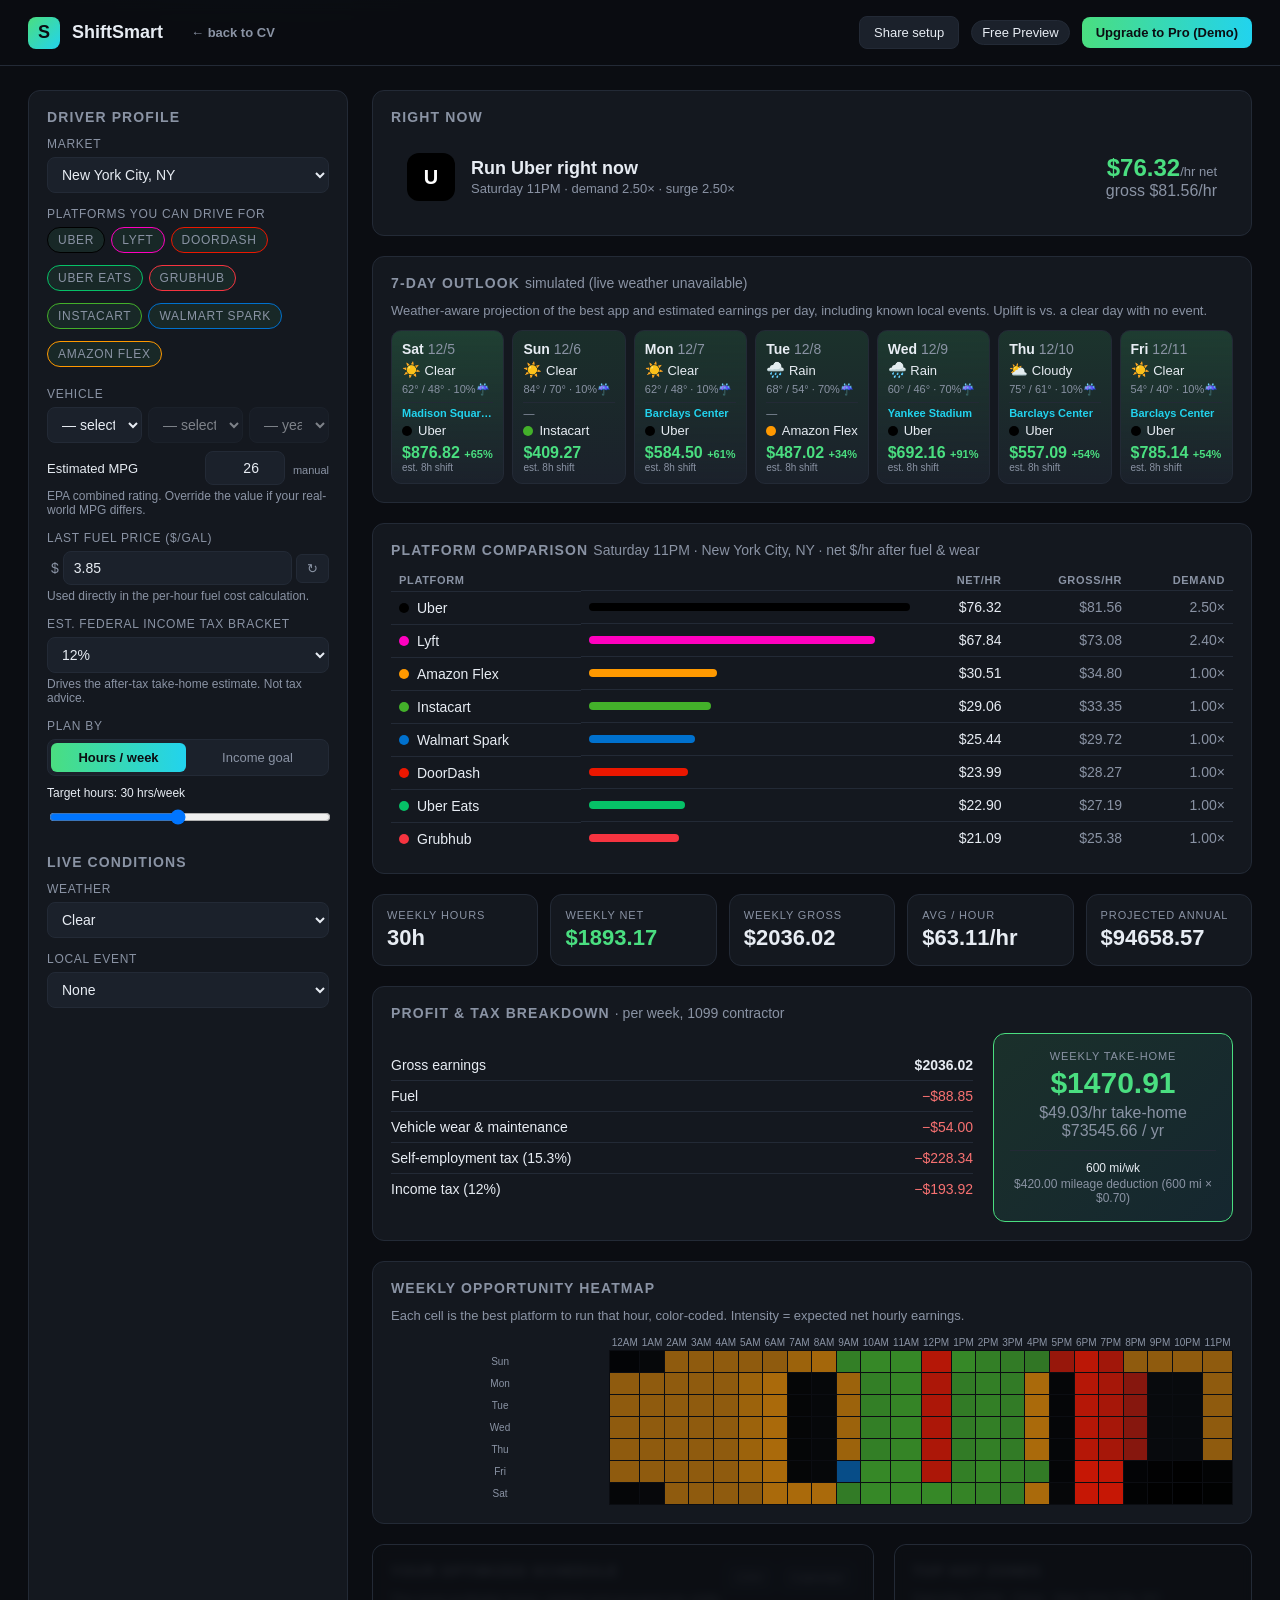
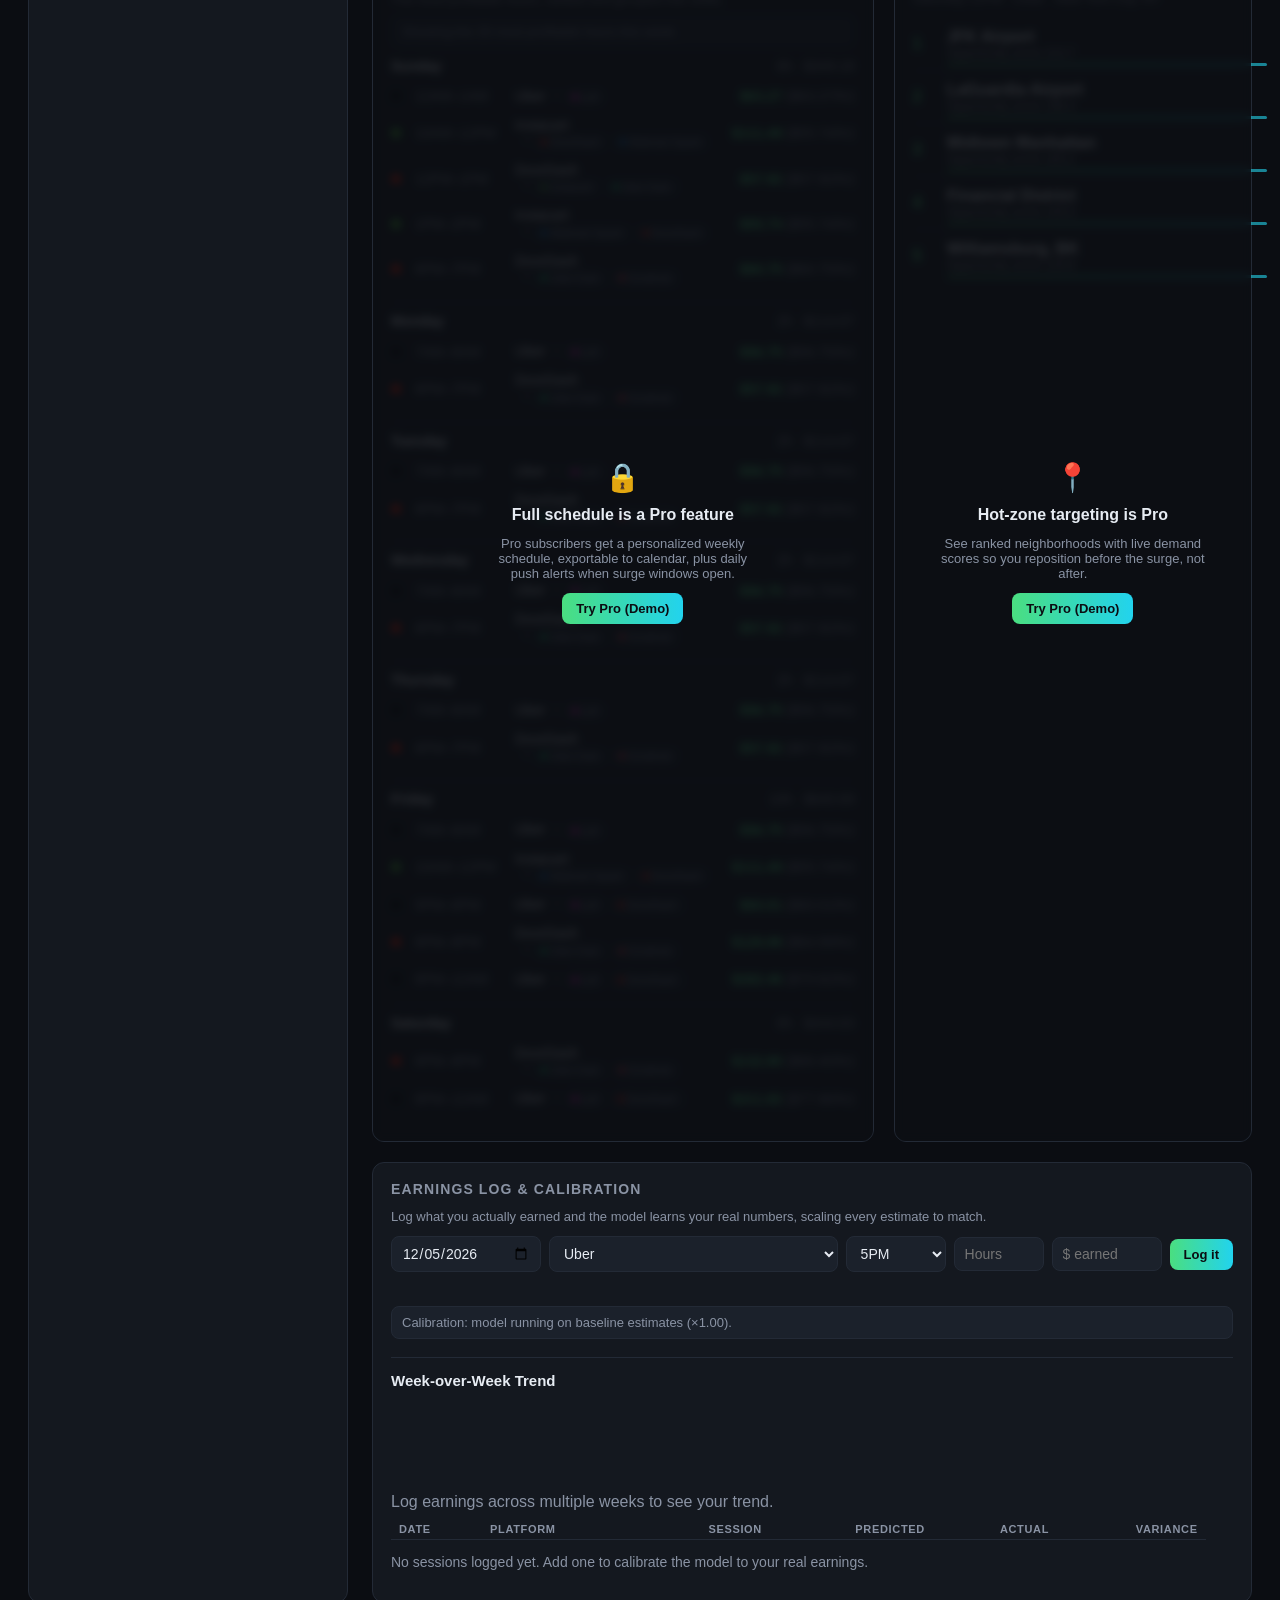
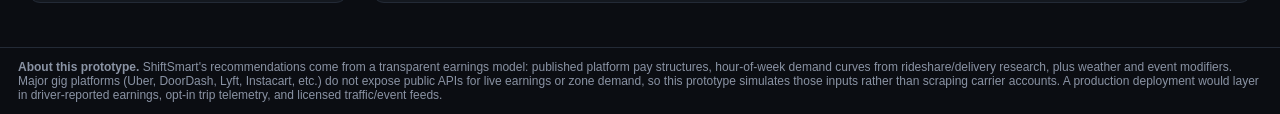
==== gig-optimizer/index.html @ 190b0685 "Add 7-day weather outlook, local events, and week-over-week trend - 7-Day Outlook: pulls a live 7-da" ====
<!DOCTYPE html>
<html lang="en">
<head>
  <meta charset="UTF-8">
  <meta name="viewport" content="width=device-width, initial-scale=1.0">
  <title>ShiftSmart — Gig Economy Income Optimizer</title>
  <link rel="stylesheet" href="styles.css">
</head>
<body>
  <header class="topbar">
    <div class="brand">
      <div class="logo">S</div>
      ShiftSmart
      <a href="../index.html" class="back-link" style="margin-left:16px">&larr; back to CV</a>
    </div>
    <div class="tier">
      <button id="share-link" class="btn" title="Copy a link that restores this exact setup">Share setup</button>
      <span id="tier-label">Free Preview</span>
      <button id="tier-toggle" class="btn primary">Upgrade to Pro (Demo)</button>
    </div>
  </header>

  <div class="layout">
    <aside class="panel">
      <h2>Driver Profile</h2>

      <div class="control">
        <label for="market">Market</label>
        <select id="market"></select>
      </div>

      <div class="control">
        <label>Platforms you can drive for</label>
        <div id="platforms"></div>
      </div>

      <div class="control">
        <label>Vehicle</label>
        <div class="vehicle-grid">
          <select id="v-make" aria-label="Make"></select>
          <select id="v-model" aria-label="Model" disabled></select>
          <select id="v-year" aria-label="Year" disabled></select>
        </div>
        <div class="mpg-row">
          <span class="mpg-label">Estimated MPG</span>
          <input id="v-mpg" type="number" min="5" max="150" step="1" value="26">
          <span id="v-mpg-source" class="hint">manual</span>
        </div>
        <div class="hint">EPA combined rating. Override the value if your real-world MPG differs.</div>
      </div>

      <div class="control">
        <label for="v-fuel">Last fuel price ($/gal)</label>
        <div class="fuel-row">
          <span class="fuel-prefix">$</span>
          <input id="v-fuel" type="number" min="0.50" max="15" step="0.01" value="3.50">
          <button id="v-fuel-reset" class="btn-sm" type="button" title="Use market average">↻</button>
        </div>
        <div class="hint">Used directly in the per-hour fuel cost calculation.</div>
      </div>

      <div class="control">
        <label for="tax-rate">Est. federal income tax bracket</label>
        <select id="tax-rate">
          <option value="0">0% — below filing threshold</option>
          <option value="0.10">10%</option>
          <option value="0.12" selected>12%</option>
          <option value="0.22">22%</option>
          <option value="0.24">24%</option>
        </select>
        <div class="hint">Drives the after-tax take-home estimate. Not tax advice.</div>
      </div>

      <div class="control">
        <label>Plan by</label>
        <div class="seg" id="plan-mode">
          <button type="button" class="seg-btn active" data-mode="hours">Hours / week</button>
          <button type="button" class="seg-btn" data-mode="goal">Income goal</button>
        </div>
        <div id="plan-hours" style="margin-top:10px">
          <label for="hours" style="text-transform:none;letter-spacing:0;color:var(--text)">Target hours: <span id="hours-val"></span></label>
          <input id="hours" type="range" min="5" max="60" value="30" step="1">
        </div>
        <div id="plan-goal" style="margin-top:10px;display:none">
          <label for="income-goal" style="text-transform:none;letter-spacing:0;color:var(--text)">Weekly take-home target</label>
          <div class="fuel-row">
            <span class="fuel-prefix">$</span>
            <input id="income-goal" type="number" min="50" max="10000" step="50" value="1000">
          </div>
          <div class="hint">Fewest hours needed to hit this after-tax income.</div>
        </div>
      </div>

      <h2 style="margin-top:24px">Live Conditions</h2>

      <div class="control">
        <label for="weather">Weather</label>
        <select id="weather">
          <option value="clear">Clear</option>
          <option value="cloudy">Cloudy</option>
          <option value="rain">Rain</option>
          <option value="storm">Storm</option>
          <option value="snow">Snow</option>
          <option value="hot">Heatwave</option>
        </select>
      </div>

      <div class="control">
        <label for="event">Local event</label>
        <select id="event">
          <option value="none">None</option>
          <option value="concert">Concert</option>
          <option value="sports">Sports game</option>
          <option value="convention">Convention</option>
          <option value="holiday">Holiday</option>
        </select>
      </div>
    </aside>

    <main class="main">
      <section class="panel" id="now-panel">
        <h2>Right Now</h2>
        <div id="now-card"></div>
      </section>

      <section class="panel">
        <h2>7-Day Outlook <span class="muted" id="forecast-source" style="text-transform:none;letter-spacing:0;font-weight:400">loading…</span></h2>
        <p class="muted" style="font-size:13px;margin:0 0 12px">
          Weather-aware projection of the best app and estimated earnings per day, including known local events. Uplift is vs. a clear day with no event.
        </p>
        <div id="outlook-strip" class="outlook-strip"></div>
      </section>

      <section class="panel">
        <h2>Platform Comparison <span class="muted" id="compare-context" style="text-transform:none;letter-spacing:0;font-weight:400"></span></h2>
        <table class="compare-table">
          <thead>
            <tr><th>Platform</th><th></th><th class="num">Net/hr</th><th class="num">Gross/hr</th><th class="num">Demand</th></tr>
          </thead>
          <tbody id="compare-rows"></tbody>
        </table>
      </section>

      <section class="kpis">
        <div class="kpi"><div class="label">Weekly Hours</div><div class="val" id="summary-hours">0h</div></div>
        <div class="kpi hi"><div class="label">Weekly Net</div><div class="val" id="summary-net">$0</div></div>
        <div class="kpi"><div class="label">Weekly Gross</div><div class="val" id="summary-gross">$0</div></div>
        <div class="kpi"><div class="label">Avg / hour</div><div class="val" id="summary-avg">$0/hr</div></div>
        <div class="kpi"><div class="label">Projected Annual</div><div class="val" id="summary-annual">$0</div></div>
      </section>

      <section class="panel">
        <h2>Profit &amp; Tax Breakdown <span class="muted" style="text-transform:none;letter-spacing:0;font-weight:400">· per week, 1099 contractor</span></h2>
        <div class="breakdown">
          <table class="breakdown-table">
            <tbody id="breakdown-rows"></tbody>
          </table>
          <div class="takehome">
            <div class="th-label">Weekly take-home</div>
            <div class="th-val" id="breakdown-takehome">$0</div>
            <div class="muted" id="breakdown-effhourly">$0/hr take-home</div>
            <div class="muted" id="breakdown-takehome-annual">$0 / yr</div>
            <div class="th-meta">
              <span id="breakdown-miles">0 mi/wk</span>
              <span class="muted" id="breakdown-deduction">$0 mileage deduction</span>
            </div>
          </div>
        </div>
      </section>

      <section class="panel">
        <h2>Weekly Opportunity Heatmap</h2>
        <p class="muted" style="font-size:13px;margin:0 0 12px">
          Each cell is the best platform to run that hour, color-coded. Intensity = expected net hourly earnings.
        </p>
        <div style="overflow-x:auto">
          <table id="heatmap"></table>
        </div>
      </section>

      <section class="grid-2">
        <div class="panel locked-container">
          <div class="panel-head">
            <h2>Your Optimized Schedule</h2>
            <div class="export-btns">
              <button id="export-csv" class="btn-sm" type="button" title="Download as CSV">CSV</button>
              <button id="export-ics" class="btn-sm" type="button" title="Add to calendar">Calendar</button>
            </div>
          </div>
          <p class="muted" style="font-size:13px;margin:0 0 8px">
            The most profitable hours, ranked and grouped into shifts.
          </p>
          <div id="plan-status" class="plan-status"></div>
          <div id="schedule"></div>
          <div class="pro-lock">
            <div class="lock-icon">🔒</div>
            <h4>Full schedule is a Pro feature</h4>
            <p>Pro subscribers get a personalized weekly schedule, exportable to calendar, plus daily push alerts when surge windows open.</p>
            <button class="btn primary" onclick="document.getElementById('tier-toggle').click()">Try Pro (Demo)</button>
          </div>
        </div>

        <div class="panel locked-container">
          <h2>Top Hot Zones</h2>
          <p class="muted" style="font-size:13px;margin:0 0 12px" id="zones-context"></p>
          <ul id="zones"></ul>
          <div class="pro-lock">
            <div class="lock-icon">📍</div>
            <h4>Hot-zone targeting is Pro</h4>
            <p>See ranked neighborhoods with live demand scores so you reposition before the surge, not after.</p>
            <button class="btn primary" onclick="document.getElementById('tier-toggle').click()">Try Pro (Demo)</button>
          </div>
        </div>
      </section>

      <section class="panel">
        <h2>Earnings Log &amp; Calibration</h2>
        <p class="muted" style="font-size:13px;margin:0 0 12px">
          Log what you actually earned and the model learns your real numbers, scaling every estimate to match.
        </p>
        <div class="log-form">
          <input id="log-date" type="date" aria-label="Date">
          <select id="log-platform" aria-label="Platform"></select>
          <select id="log-start" aria-label="Start hour"></select>
          <input id="log-hours" type="number" min="0.5" max="24" step="0.5" placeholder="Hours" aria-label="Hours">
          <input id="log-gross" type="number" min="0" step="1" placeholder="$ earned" aria-label="Actual gross earnings">
          <button id="log-add" class="btn primary" type="button">Log it</button>
        </div>
        <div id="log-error" class="log-error"></div>
        <div id="calibration-summary" class="plan-status"></div>

        <div class="trend-block">
          <div class="trend-head">
            <h3 style="margin:0;font-size:15px">Week-over-Week Trend</h3>
            <span class="muted" id="trend-note" style="font-size:13px"></span>
          </div>
          <div id="trend-bars" class="trend-bars"></div>
        </div>

        <div style="overflow-x:auto">
          <table class="compare-table log-table">
            <thead>
              <tr><th>Date</th><th>Platform</th><th class="num">Session</th><th class="num">Predicted</th><th class="num">Actual</th><th class="num">Variance</th><th></th></tr>
            </thead>
            <tbody id="log-rows"></tbody>
          </table>
        </div>
      </section>
    </main>
  </div>

  <footer class="disclaimer">
    <strong>About this prototype.</strong>
    ShiftSmart's recommendations come from a transparent earnings model: published platform pay structures, hour-of-week demand curves
    from rideshare/delivery research, plus weather and event modifiers. Major gig platforms (Uber, DoorDash, Lyft, Instacart, etc.) do
    not expose public APIs for live earnings or zone demand, so this prototype simulates those inputs rather than scraping carrier accounts.
    A production deployment would layer in driver-reported earnings, opt-in trip telemetry, and licensed traffic/event feeds.
  </footer>

  <script src="data.js"></script>
  <script src="vehicles.js"></script>
  <script src="app.js"></script>
</body>
</html>
---- gig-optimizer/styles.css ----
:root {
  --bg: #0b0d12;
  --panel: #14181f;
  --panel-2: #1b212b;
  --border: #232a36;
  --text: #e7ecf3;
  --muted: #8a93a4;
  --accent: #4ade80;
  --accent-2: #22d3ee;
  --warn: #fbbf24;
}

* { box-sizing: border-box; }
html, body { margin: 0; padding: 0; }
body {
  font-family: -apple-system, BlinkMacSystemFont, "Segoe UI", Roboto, Helvetica, Arial, sans-serif;
  background: radial-gradient(1200px 600px at 20% -10%, #1b2438 0%, var(--bg) 60%);
  color: var(--text);
  min-height: 100vh;
}

.topbar {
  display: flex; justify-content: space-between; align-items: center;
  padding: 16px 28px; border-bottom: 1px solid var(--border);
  background: rgba(11,13,18,0.7); backdrop-filter: blur(8px);
  position: sticky; top: 0; z-index: 10;
}
.brand {
  display: flex; align-items: center; gap: 12px;
  font-weight: 700; font-size: 18px;
}
.brand .logo {
  width: 32px; height: 32px; border-radius: 8px;
  background: linear-gradient(135deg, var(--accent), var(--accent-2));
  display: grid; place-items: center; color: #0b0d12; font-weight: 900;
}
.tier {
  display: flex; align-items: center; gap: 12px;
  font-size: 13px;
}
.tier #tier-label {
  padding: 4px 10px; border-radius: 999px;
  background: var(--panel-2); border: 1px solid var(--border);
}
body.pro .tier #tier-label {
  background: linear-gradient(90deg, rgba(74,222,128,0.2), rgba(34,211,238,0.2));
  border-color: var(--accent);
}
.btn {
  background: var(--panel-2); color: var(--text);
  border: 1px solid var(--border); padding: 8px 14px;
  border-radius: 8px; cursor: pointer; font-size: 13px;
  transition: all 0.15s ease;
}
.btn:hover { border-color: var(--accent); }
.btn.primary {
  background: linear-gradient(90deg, var(--accent), var(--accent-2));
  color: #0b0d12; border: none; font-weight: 600;
}

.layout {
  display: grid; grid-template-columns: 320px 1fr; gap: 24px;
  padding: 24px 28px; max-width: 1600px; margin: 0 auto;
}
@media (max-width: 960px) {
  .layout { grid-template-columns: 1fr; }
}

.panel {
  background: var(--panel);
  border: 1px solid var(--border);
  border-radius: 12px; padding: 18px;
}
.panel h2 {
  margin: 0 0 12px; font-size: 14px; text-transform: uppercase;
  letter-spacing: 0.08em; color: var(--muted); font-weight: 600;
}
.panel h3 {
  margin: 0 0 10px; font-size: 16px;
}

.control { margin-bottom: 14px; }
.control label {
  display: block; font-size: 12px; color: var(--muted);
  margin-bottom: 6px; text-transform: uppercase; letter-spacing: 0.06em;
}
.control select, .control input[type=range], .control input[type=number] {
  width: 100%; background: var(--panel-2); color: var(--text);
  border: 1px solid var(--border); padding: 8px 10px;
  border-radius: 8px; font-size: 14px;
  font-family: inherit;
}
.control select:disabled { opacity: 0.5; cursor: not-allowed; }
.control input[type=range] { padding: 0; }
.control .hint { font-size: 12px; color: var(--muted); margin-top: 4px; }

.vehicle-grid {
  display: grid; grid-template-columns: 1fr 1fr 80px; gap: 6px;
}
.mpg-row {
  display: grid; grid-template-columns: 1fr 80px auto; gap: 8px;
  align-items: center; margin-top: 8px;
}
.mpg-label { font-size: 13px; color: var(--text); }
.mpg-row input { text-align: right; }
#v-mpg-source { font-size: 11px; }
#v-mpg-source.auto { color: var(--accent); }

.fuel-row {
  display: grid; grid-template-columns: auto 1fr auto; gap: 4px;
  align-items: center;
}
.fuel-prefix {
  color: var(--muted); font-size: 14px; padding-left: 4px;
}
.btn-sm {
  background: var(--panel-2); color: var(--muted);
  border: 1px solid var(--border); padding: 6px 10px;
  border-radius: 6px; cursor: pointer; font-size: 13px;
}
.btn-sm:hover { color: var(--text); border-color: var(--accent); }

#platforms {
  display: flex; flex-wrap: wrap; gap: 6px;
}
.pchip {
  display: inline-flex; align-items: center; gap: 6px;
  padding: 5px 10px; border-radius: 999px;
  background: var(--panel-2); border: 1px solid var(--border);
  font-size: 12px; cursor: pointer;
}
.pchip input { display: none; }
.pchip span {
  width: 8px; height: 8px; border-radius: 50%;
}
.pchip:has(input:checked) {
  border-color: var(--accent);
  background: rgba(74,222,128,0.08);
}

.main { display: flex; flex-direction: column; gap: 20px; }

.kpis {
  display: grid; grid-template-columns: repeat(5, 1fr); gap: 12px;
}
@media (max-width: 800px) { .kpis { grid-template-columns: repeat(2, 1fr); } }
.kpi {
  background: var(--panel); border: 1px solid var(--border);
  border-radius: 12px; padding: 14px;
}
.kpi .label {
  font-size: 11px; color: var(--muted);
  text-transform: uppercase; letter-spacing: 0.08em;
}
.kpi .val { font-size: 22px; font-weight: 700; margin-top: 4px; }
.kpi.hi .val { color: var(--accent); }

.breakdown {
  display: grid; grid-template-columns: 1fr 240px; gap: 20px; align-items: center;
}
@media (max-width: 700px) { .breakdown { grid-template-columns: 1fr; } }
.breakdown-table { width: 100%; border-collapse: collapse; font-size: 14px; }
.breakdown-table td { padding: 7px 0; border-bottom: 1px solid var(--border); }
.breakdown-table tr:last-child td { border-bottom: none; }
.breakdown-table .num { text-align: right; font-variant-numeric: tabular-nums; }
.breakdown-table .num.pos { color: var(--text); font-weight: 600; }
.breakdown-table .num.neg { color: #f87171; }
.takehome {
  background: linear-gradient(135deg, rgba(74,222,128,0.12), rgba(34,211,238,0.08));
  border: 1px solid var(--accent); border-radius: 12px; padding: 16px; text-align: center;
}
.takehome .th-label {
  font-size: 11px; text-transform: uppercase; letter-spacing: 0.08em; color: var(--muted);
}
.takehome .th-val { font-size: 30px; font-weight: 800; color: var(--accent); margin: 4px 0; }
.takehome .th-meta {
  margin-top: 10px; padding-top: 10px; border-top: 1px solid var(--border);
  display: flex; flex-direction: column; gap: 2px; font-size: 12px;
}

.panel-head { display: flex; justify-content: space-between; align-items: center; }
.export-btns { display: flex; gap: 6px; }

.seg {
  display: grid; grid-template-columns: 1fr 1fr; gap: 4px;
  background: var(--panel-2); border: 1px solid var(--border);
  border-radius: 8px; padding: 3px;
}
.seg-btn {
  background: transparent; color: var(--muted); border: none;
  padding: 7px 8px; border-radius: 6px; cursor: pointer;
  font-size: 13px; font-family: inherit;
}
.seg-btn.active {
  background: linear-gradient(90deg, var(--accent), var(--accent-2));
  color: #0b0d12; font-weight: 600;
}

.plan-status {
  font-size: 13px; color: var(--muted); margin-bottom: 10px;
  padding: 8px 10px; border-radius: 8px; background: var(--panel-2);
  border: 1px solid var(--border);
}
.plan-status.ok { border-color: var(--accent); color: var(--text); }
.plan-status.warn { border-color: var(--warn); color: var(--warn); }

.stack {
  display: inline-flex; gap: 4px; margin-left: 8px;
  font-size: 11px; color: var(--muted); vertical-align: middle;
}
.stack-chip {
  display: inline-flex; align-items: center; gap: 3px;
  background: var(--panel-2); border: 1px solid var(--border);
  border-radius: 999px; padding: 1px 7px;
}
.sdot { width: 6px; height: 6px; border-radius: 50%; }

.compare-table { width: 100%; border-collapse: collapse; font-size: 14px; }
.compare-table th {
  text-align: left; font-size: 11px; color: var(--muted);
  text-transform: uppercase; letter-spacing: 0.06em;
  padding: 4px 8px; font-weight: 600;
}
.compare-table td { padding: 8px; border-top: 1px solid var(--border); }
.compare-table .num { text-align: right; font-variant-numeric: tabular-nums; }
.cp-name { display: flex; align-items: center; gap: 8px; font-weight: 500; white-space: nowrap; }
.cp-bar { width: 40%; }
.cp-bar span {
  display: block; height: 8px; border-radius: 4px; min-width: 2px;
}

.log-form {
  display: grid;
  grid-template-columns: 150px 1.2fr 100px 90px 110px auto;
  gap: 8px; align-items: center; margin-bottom: 10px;
}
@media (max-width: 760px) { .log-form { grid-template-columns: 1fr 1fr; } }
.log-form input, .log-form select {
  background: var(--panel-2); color: var(--text);
  border: 1px solid var(--border); padding: 8px 10px;
  border-radius: 8px; font-size: 14px; font-family: inherit; width: 100%;
}
.log-form .btn { white-space: nowrap; }
.log-error { color: var(--warn); font-size: 13px; min-height: 18px; margin-bottom: 6px; }
.log-table td { vertical-align: middle; }
.log-table .log-del {
  padding: 2px 8px; color: var(--muted); line-height: 1;
}
.log-table .log-del:hover { color: #f87171; border-color: #f87171; }
.num.pos { color: var(--accent); }
.num.neg { color: #f87171; }

.outlook-strip {
  display: grid; grid-template-columns: repeat(7, 1fr); gap: 8px;
}
@media (max-width: 900px) { .outlook-strip { grid-template-columns: repeat(3, 1fr); } }
@media (max-width: 520px) { .outlook-strip { grid-template-columns: repeat(2, 1fr); } }
.ou-card {
  background: linear-gradient(180deg, rgba(74,222,128,calc(0.04 + 0.16 * var(--i,0))), var(--panel-2));
  border: 1px solid var(--border); border-radius: 10px; padding: 10px;
  display: flex; flex-direction: column; gap: 4px; min-width: 0;
}
.ou-day { font-weight: 700; font-size: 14px; }
.ou-wx { font-size: 13px; }
.ou-icon { font-size: 15px; }
.ou-temp { font-size: 11px; }
.ou-event {
  font-size: 11px; font-weight: 600; color: var(--accent-2);
  white-space: nowrap; overflow: hidden; text-overflow: ellipsis;
  border-top: 1px solid var(--border); padding-top: 4px; margin-top: 2px;
}
.ou-event.muted { color: var(--muted); font-weight: 400; }
.ou-best {
  display: flex; align-items: center; gap: 6px; font-size: 13px; font-weight: 500;
  white-space: nowrap; overflow: hidden; text-overflow: ellipsis;
}
.ou-proj { font-size: 16px; font-weight: 700; color: var(--accent); margin-top: 2px; }
.ou-proj .ou-sub { font-size: 10px; font-weight: 400; }
.ou-uplift { font-size: 11px; font-weight: 700; }
.ou-uplift.pos { color: var(--accent); }
.ou-uplift.neg { color: #f87171; }

.trend-block { margin-top: 18px; border-top: 1px solid var(--border); padding-top: 14px; }
.trend-head { display: flex; justify-content: space-between; align-items: baseline; gap: 12px; margin-bottom: 10px; flex-wrap: wrap; }
.trend-bars {
  display: flex; gap: 10px; align-items: flex-end; min-height: 120px;
}
.trend-bar {
  flex: 1; display: flex; flex-direction: column; align-items: center; gap: 4px;
  min-width: 0;
}
.tb-val { font-size: 11px; color: var(--muted); font-variant-numeric: tabular-nums; }
.tb-col {
  width: 100%; max-width: 46px; height: 80px; background: var(--panel-2);
  border-radius: 6px 6px 0 0; display: flex; align-items: flex-end; overflow: hidden;
}
.tb-col span {
  display: block; width: 100%;
  background: linear-gradient(180deg, var(--accent-2), var(--accent));
  border-radius: 6px 6px 0 0;
}
.trend-bar.best .tb-col span { background: linear-gradient(180deg, #fbbf24, #f59e0b); }
.trend-bar.best .tb-val { color: var(--warn); font-weight: 700; }
.tb-label { font-size: 11px; }

#now-card { padding: 16px; }
.now-platform {
  display: grid; grid-template-columns: auto 1fr auto; gap: 16px; align-items: center;
}
.now-badge {
  width: 48px; height: 48px; border-radius: 12px;
  color: white; font-weight: 800; font-size: 20px;
  display: grid; place-items: center;
}
.now-title { font-size: 18px; font-weight: 700; }
.now-sub { font-size: 13px; margin-top: 2px; }
.now-earn { text-align: right; }
.now-earn .big { font-size: 24px; font-weight: 700; color: var(--accent); }
.now-earn .big .muted { font-size: 13px; font-weight: 400; }

.grid-2 {
  display: grid; grid-template-columns: 1.4fr 1fr; gap: 20px;
}
@media (max-width: 1100px) { .grid-2 { grid-template-columns: 1fr; } }

#heatmap {
  border-collapse: collapse; width: 100%;
  font-size: 10px;
}
#heatmap th {
  font-weight: 500; color: var(--muted); padding: 2px;
  text-align: center;
}
#heatmap td {
  width: 22px; height: 22px;
  border: 1px solid var(--bg);
  background: var(--panel-2);
}

#schedule .day {
  border-top: 1px solid var(--border); padding: 10px 0;
}
#schedule .day:first-child { border-top: none; padding-top: 0; }
#schedule h4 {
  margin: 0 0 8px; font-size: 14px; display: flex; justify-content: space-between;
}
.shift {
  display: grid; grid-template-columns: 14px 90px 1fr auto;
  align-items: center; gap: 10px; padding: 6px 0; font-size: 14px;
}
.dot { width: 10px; height: 10px; border-radius: 50%; }
.time { font-variant-numeric: tabular-nums; color: var(--muted); }
.plat { font-weight: 500; }
.earn { font-weight: 600; color: var(--accent); }
.muted { color: var(--muted); font-weight: 400; }

#zones { list-style: none; padding: 0; margin: 0; }
.zone {
  display: grid; grid-template-columns: 24px 1fr; gap: 10px; align-items: center;
  padding: 10px 0; border-bottom: 1px solid var(--border);
  position: relative;
}
.zone:last-child { border-bottom: none; }
.zone .rank {
  font-weight: 700; color: var(--accent); font-size: 16px;
}
.zone .zname { font-weight: 600; }
.zone .zscore { font-size: 12px; }
.zbar {
  position: absolute; bottom: 4px; left: 34px; height: 3px;
  background: linear-gradient(90deg, var(--accent), var(--accent-2));
  border-radius: 2px; opacity: 0.6;
}

.pro-lock {
  position: absolute; inset: 0;
  background: rgba(11,13,18,0.85); backdrop-filter: blur(4px);
  display: flex; align-items: center; justify-content: center; flex-direction: column;
  gap: 12px; border-radius: 12px; z-index: 2; text-align: center; padding: 24px;
}
.pro-lock .lock-icon { font-size: 28px; }
.pro-lock h4 { margin: 0; font-size: 16px; }
.pro-lock p { margin: 0; color: var(--muted); font-size: 13px; max-width: 280px; }

.locked-container { position: relative; min-height: 200px; }

.disclaimer {
  font-size: 12px; color: var(--muted); padding: 12px 18px;
  border-top: 1px solid var(--border); margin-top: 20px;
  max-width: 1600px; margin-left: auto; margin-right: auto;
}
.disclaimer a { color: var(--accent-2); }

.back-link {
  font-size: 13px; color: var(--muted); text-decoration: none;
}
.back-link:hover { color: var(--text); }
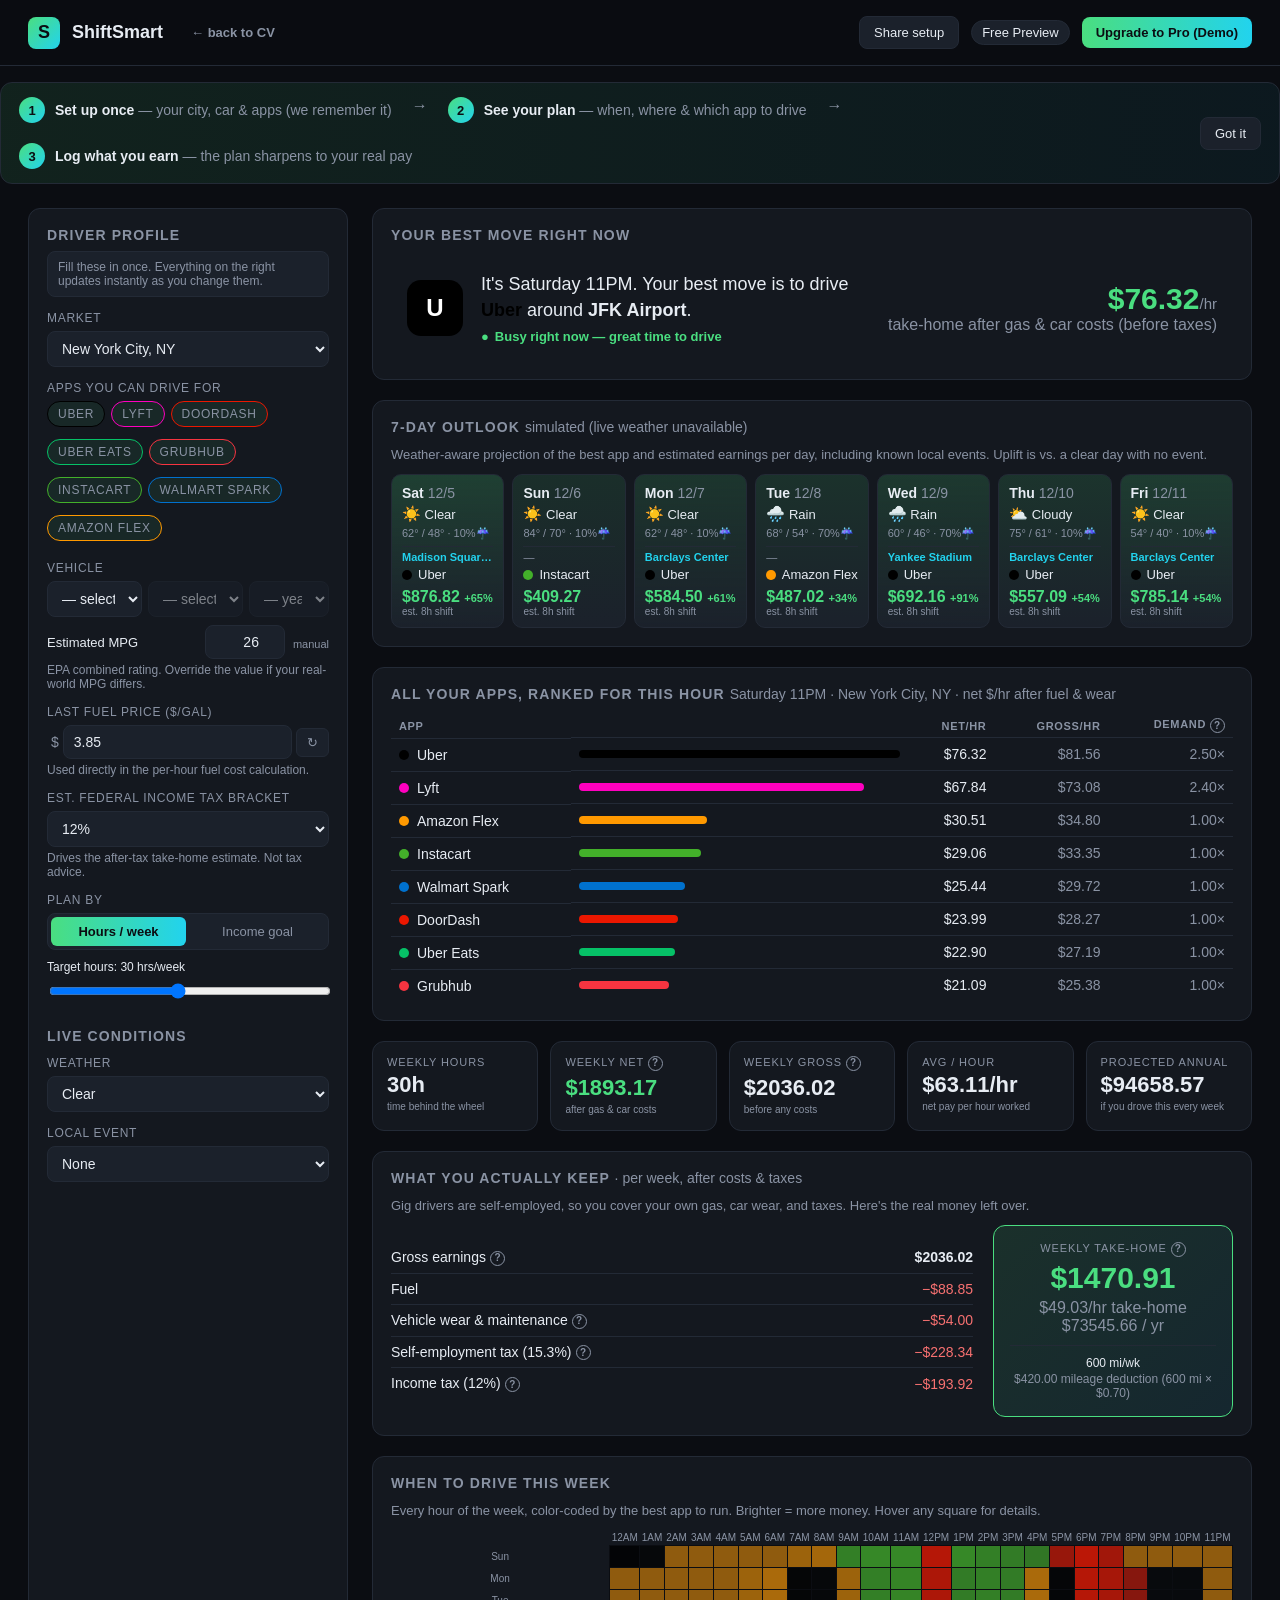
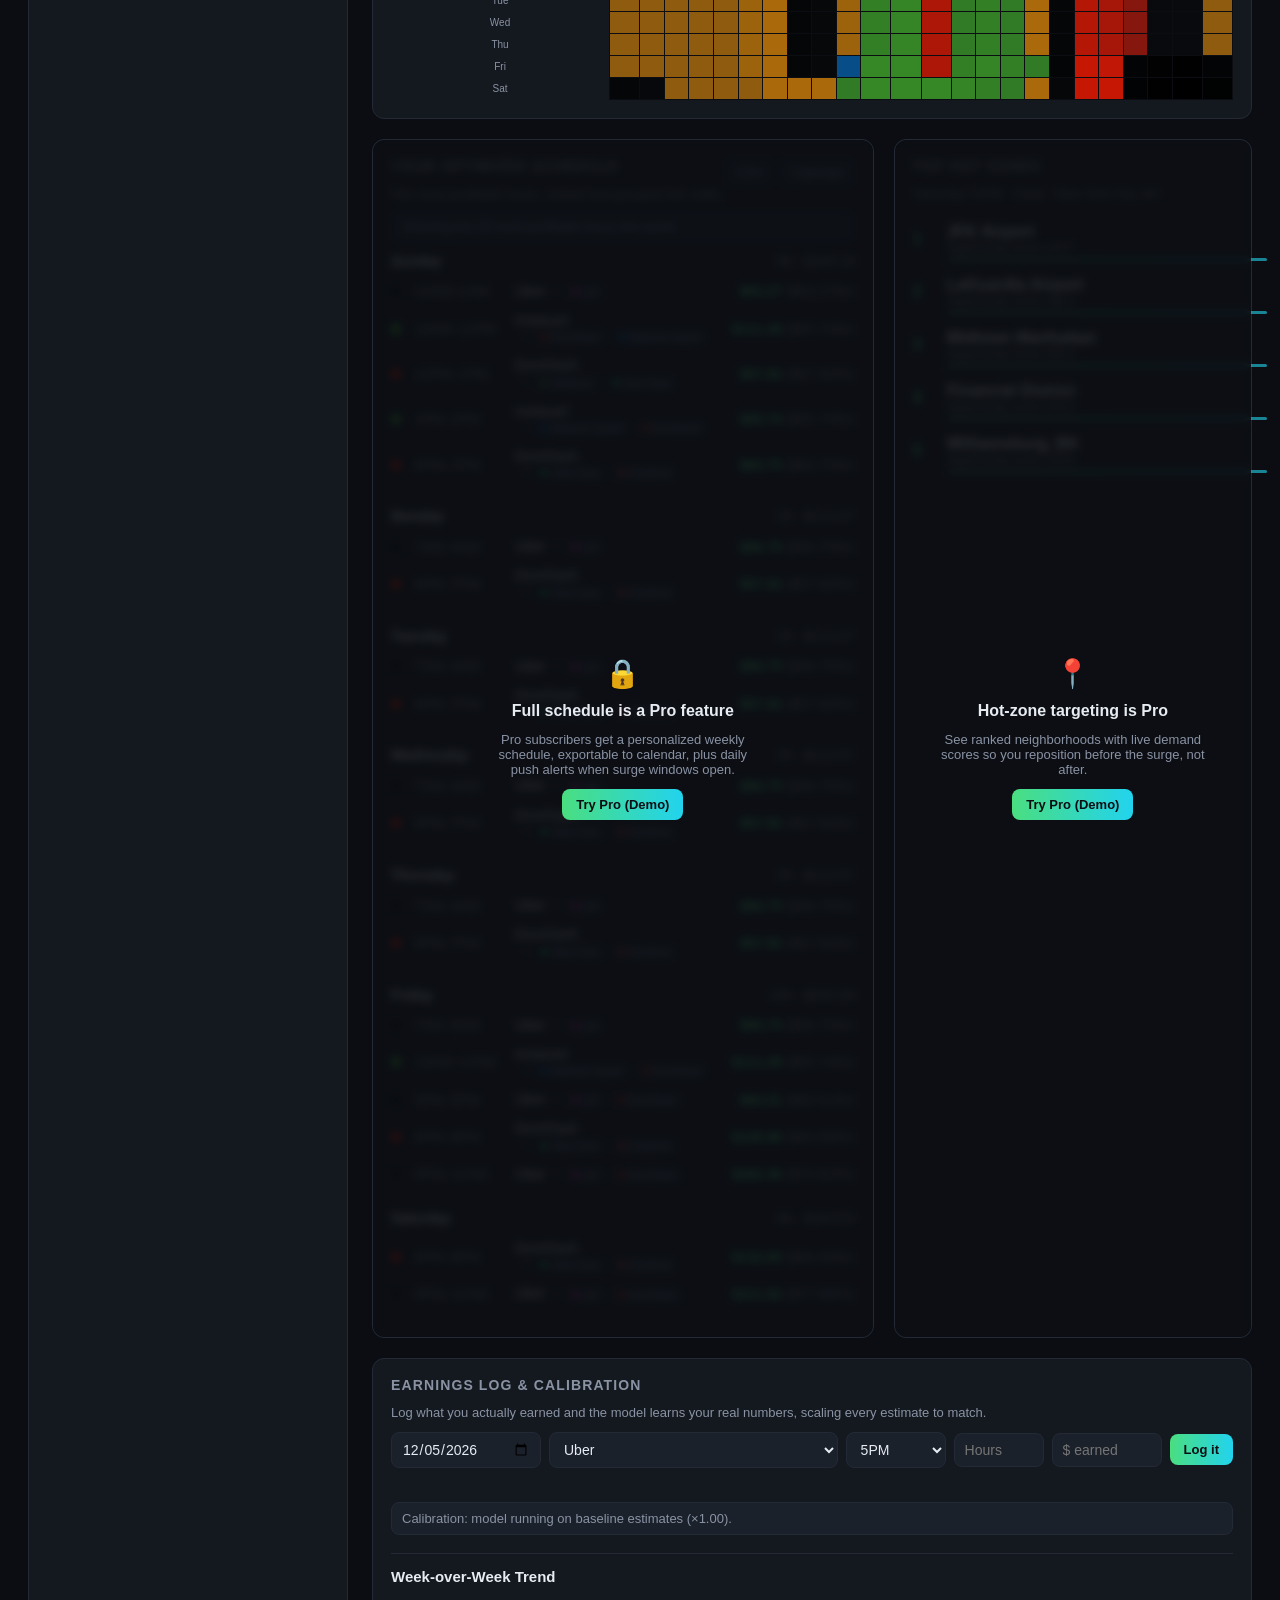
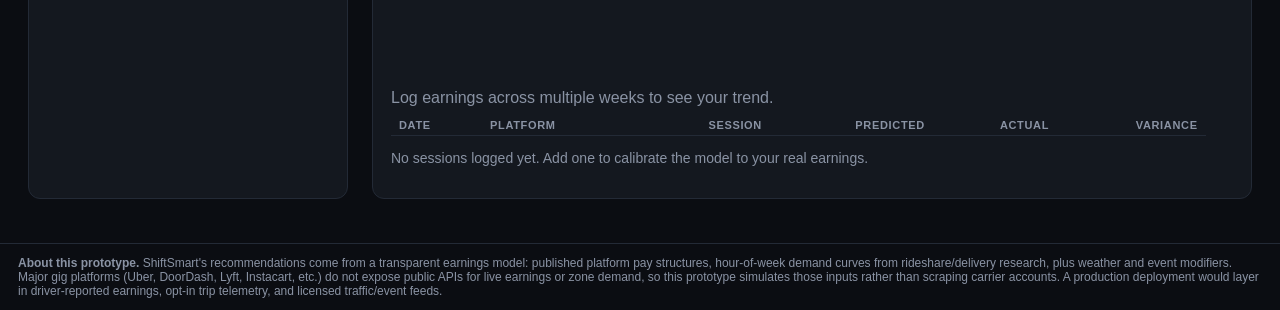
==== commit 10511525: "Make the optimizer more intuitive for first-time drivers - Add a dismissible 3-step "how it works" i" ====
--- a/gig-optimizer/index.html
+++ b/gig-optimizer/index.html
@@ -20,9 +20,21 @@
     </div>
   </header>
 
+  <div id="intro" class="intro">
+    <div class="steps">
+      <div class="step"><span class="num">1</span><span><b>Set up once</b> <span class="muted">— your city, car & apps (we remember it)</span></span></div>
+      <span class="arrow">→</span>
+      <div class="step"><span class="num">2</span><span><b>See your plan</b> <span class="muted">— when, where & which app to drive</span></span></div>
+      <span class="arrow">→</span>
+      <div class="step"><span class="num">3</span><span><b>Log what you earn</b> <span class="muted">— the plan sharpens to your real pay</span></span></div>
+    </div>
+    <button id="intro-dismiss" class="intro-dismiss" type="button">Got it</button>
+  </div>
+
   <div class="layout">
     <aside class="panel">
       <h2>Driver Profile</h2>
+      <div class="sidebar-hint">Fill these in once. Everything on the right updates instantly as you change them.</div>
 
       <div class="control">
         <label for="market">Market</label>
@@ -30,7 +42,7 @@
       </div>
 
       <div class="control">
-        <label>Platforms you can drive for</label>
+        <label>Apps you can drive for</label>
         <div id="platforms"></div>
       </div>
 
@@ -119,7 +131,7 @@
 
     <main class="main">
       <section class="panel" id="now-panel">
-        <h2>Right Now</h2>
+        <h2>Your Best Move Right Now</h2>
         <div id="now-card"></div>
       </section>
 
@@ -132,31 +144,34 @@
       </section>
 
       <section class="panel">
-        <h2>Platform Comparison <span class="muted" id="compare-context" style="text-transform:none;letter-spacing:0;font-weight:400"></span></h2>
+        <h2>All Your Apps, Ranked for This Hour <span class="muted" id="compare-context" style="text-transform:none;letter-spacing:0;font-weight:400"></span></h2>
         <table class="compare-table">
           <thead>
-            <tr><th>Platform</th><th></th><th class="num">Net/hr</th><th class="num">Gross/hr</th><th class="num">Demand</th></tr>
+            <tr><th>App</th><th></th><th class="num">Net/hr</th><th class="num">Gross/hr</th><th class="num">Demand<span class="info" tabindex="0" role="note" aria-label="How busy it is vs an average hour. 2x means twice the normal number of jobs/rides.">?<span class="tip">How busy it is vs. an average hour. 2× = twice the usual jobs.</span></span></th></tr>
           </thead>
           <tbody id="compare-rows"></tbody>
         </table>
       </section>
 
       <section class="kpis">
-        <div class="kpi"><div class="label">Weekly Hours</div><div class="val" id="summary-hours">0h</div></div>
-        <div class="kpi hi"><div class="label">Weekly Net</div><div class="val" id="summary-net">$0</div></div>
-        <div class="kpi"><div class="label">Weekly Gross</div><div class="val" id="summary-gross">$0</div></div>
-        <div class="kpi"><div class="label">Avg / hour</div><div class="val" id="summary-avg">$0/hr</div></div>
-        <div class="kpi"><div class="label">Projected Annual</div><div class="val" id="summary-annual">$0</div></div>
-      </section>
-
-      <section class="panel">
-        <h2>Profit &amp; Tax Breakdown <span class="muted" style="text-transform:none;letter-spacing:0;font-weight:400">· per week, 1099 contractor</span></h2>
+        <div class="kpi"><div class="label">Weekly Hours</div><div class="val" id="summary-hours">0h</div><div class="sublabel">time behind the wheel</div></div>
+        <div class="kpi hi"><div class="label">Weekly Net<span class="info" tabindex="0" role="note" aria-label="What platforms pay you, minus gas and car wear. Before taxes.">?<span class="tip">What the apps pay you, minus gas &amp; car wear — before taxes.</span></span></div><div class="val" id="summary-net">$0</div><div class="sublabel">after gas &amp; car costs</div></div>
+        <div class="kpi"><div class="label">Weekly Gross<span class="info" tabindex="0" role="note" aria-label="Total the apps pay you, before any costs.">?<span class="tip">Total the apps pay you, before any costs are taken out.</span></span></div><div class="val" id="summary-gross">$0</div><div class="sublabel">before any costs</div></div>
+        <div class="kpi"><div class="label">Avg / hour</div><div class="val" id="summary-avg">$0/hr</div><div class="sublabel">net pay per hour worked</div></div>
+        <div class="kpi"><div class="label">Projected Annual</div><div class="val" id="summary-annual">$0</div><div class="sublabel">if you drove this every week</div></div>
+      </section>
+
+      <section class="panel">
+        <h2>What You Actually Keep <span class="muted" style="text-transform:none;letter-spacing:0;font-weight:400">· per week, after costs &amp; taxes</span></h2>
+        <p class="muted" style="font-size:13px;margin:0 0 12px">
+          Gig drivers are self-employed, so you cover your own gas, car wear, and taxes. Here's the real money left over.
+        </p>
         <div class="breakdown">
           <table class="breakdown-table">
             <tbody id="breakdown-rows"></tbody>
           </table>
           <div class="takehome">
-            <div class="th-label">Weekly take-home</div>
+            <div class="th-label">Weekly take-home<span class="info" tabindex="0" role="note" aria-label="The money left in your pocket after gas, car wear, and estimated taxes.">?<span class="tip">The money truly left in your pocket after gas, car wear &amp; estimated taxes.</span></span></div>
             <div class="th-val" id="breakdown-takehome">$0</div>
             <div class="muted" id="breakdown-effhourly">$0/hr take-home</div>
             <div class="muted" id="breakdown-takehome-annual">$0 / yr</div>
@@ -169,9 +184,9 @@
       </section>
 
       <section class="panel">
-        <h2>Weekly Opportunity Heatmap</h2>
-        <p class="muted" style="font-size:13px;margin:0 0 12px">
-          Each cell is the best platform to run that hour, color-coded. Intensity = expected net hourly earnings.
+        <h2>When to Drive This Week</h2>
+        <p class="muted" style="font-size:13px;margin:0 0 12px">
+          Every hour of the week, color-coded by the best app to run. Brighter = more money. Hover any square for details.
         </p>
         <div style="overflow-x:auto">
           <table id="heatmap"></table>
--- a/gig-optimizer/styles.css
+++ b/gig-optimizer/styles.css
@@ -395,3 +395,71 @@
   font-size: 13px; color: var(--muted); text-decoration: none;
 }
 .back-link:hover { color: var(--text); }
+
+/* --- Intuitiveness pass: intro strip, hero, tooltips, microcopy --- */
+
+.intro {
+  max-width: 1600px; margin: 16px auto 0; padding: 14px 18px;
+  display: flex; align-items: center; gap: 16px; flex-wrap: wrap;
+  background: linear-gradient(90deg, rgba(74,222,128,0.10), rgba(34,211,238,0.06));
+  border: 1px solid var(--border); border-radius: 12px;
+}
+.intro .steps { display: flex; gap: 20px; flex: 1; flex-wrap: wrap; }
+.intro .step { display: flex; align-items: center; gap: 10px; font-size: 14px; min-width: 0; }
+.intro .step b { color: var(--text); }
+.intro .step .muted { color: var(--muted); }
+.intro .num {
+  width: 26px; height: 26px; flex: none; border-radius: 50%;
+  display: grid; place-items: center; font-weight: 800; font-size: 13px;
+  background: linear-gradient(135deg, var(--accent), var(--accent-2)); color: #0b0d12;
+}
+.intro .arrow { color: var(--muted); }
+.intro-dismiss {
+  background: var(--panel-2); color: var(--text); border: 1px solid var(--border);
+  border-radius: 8px; padding: 8px 14px; cursor: pointer; font-size: 13px; white-space: nowrap;
+}
+.intro-dismiss:hover { border-color: var(--accent); }
+
+/* Plain-language "what to do now" hero */
+.hero {
+  display: grid; grid-template-columns: auto 1fr auto; gap: 18px; align-items: center;
+}
+@media (max-width: 700px) { .hero { grid-template-columns: 1fr; text-align: left; } }
+.hero-badge {
+  width: 56px; height: 56px; border-radius: 14px; color: #fff;
+  font-weight: 800; font-size: 24px; display: grid; place-items: center;
+}
+.hero-line { font-size: 18px; line-height: 1.45; }
+.hero-rating { font-size: 13px; margin-top: 6px; font-weight: 600; display: inline-flex; align-items: center; gap: 6px; }
+.hero-rating::before { content: "●"; }
+.hero-rating.busy { color: var(--accent); }
+.hero-rating.steady { color: var(--accent-2); }
+.hero-rating.slow { color: var(--warn); }
+.hero-earn { text-align: right; }
+@media (max-width: 700px) { .hero-earn { text-align: left; } }
+.hero-num { font-size: 30px; font-weight: 800; color: var(--accent); white-space: nowrap; }
+.hero-num .muted { font-size: 15px; font-weight: 400; }
+
+/* Info tooltip: small "?" that reveals plain-language help on hover/focus */
+.info {
+  display: inline-grid; place-items: center; width: 15px; height: 15px;
+  border-radius: 50%; border: 1px solid var(--muted); color: var(--muted);
+  font-size: 10px; font-weight: 700; cursor: help; position: relative;
+  vertical-align: middle; margin-left: 4px; line-height: 1; font-style: normal;
+}
+.info:hover, .info:focus { color: var(--accent); border-color: var(--accent); outline: none; }
+.info .tip {
+  position: absolute; bottom: calc(100% + 8px); left: 50%; transform: translateX(-50%);
+  width: max-content; max-width: 240px; background: #0b0d12; color: var(--text);
+  border: 1px solid var(--accent); border-radius: 8px; padding: 8px 10px;
+  font-size: 12px; font-weight: 400; line-height: 1.4; text-align: left;
+  opacity: 0; visibility: hidden; transition: opacity 0.12s ease; z-index: 50;
+  box-shadow: 0 8px 24px rgba(0,0,0,0.5); white-space: normal;
+}
+.info:hover .tip, .info:focus .tip { opacity: 1; visibility: visible; }
+
+.kpi .sublabel { font-size: 10px; color: var(--muted); margin-top: 2px; line-height: 1.3; }
+.sidebar-hint {
+  font-size: 12px; color: var(--muted); margin: -4px 0 14px;
+  padding: 8px 10px; background: var(--panel-2); border-radius: 8px; border: 1px solid var(--border);
+}
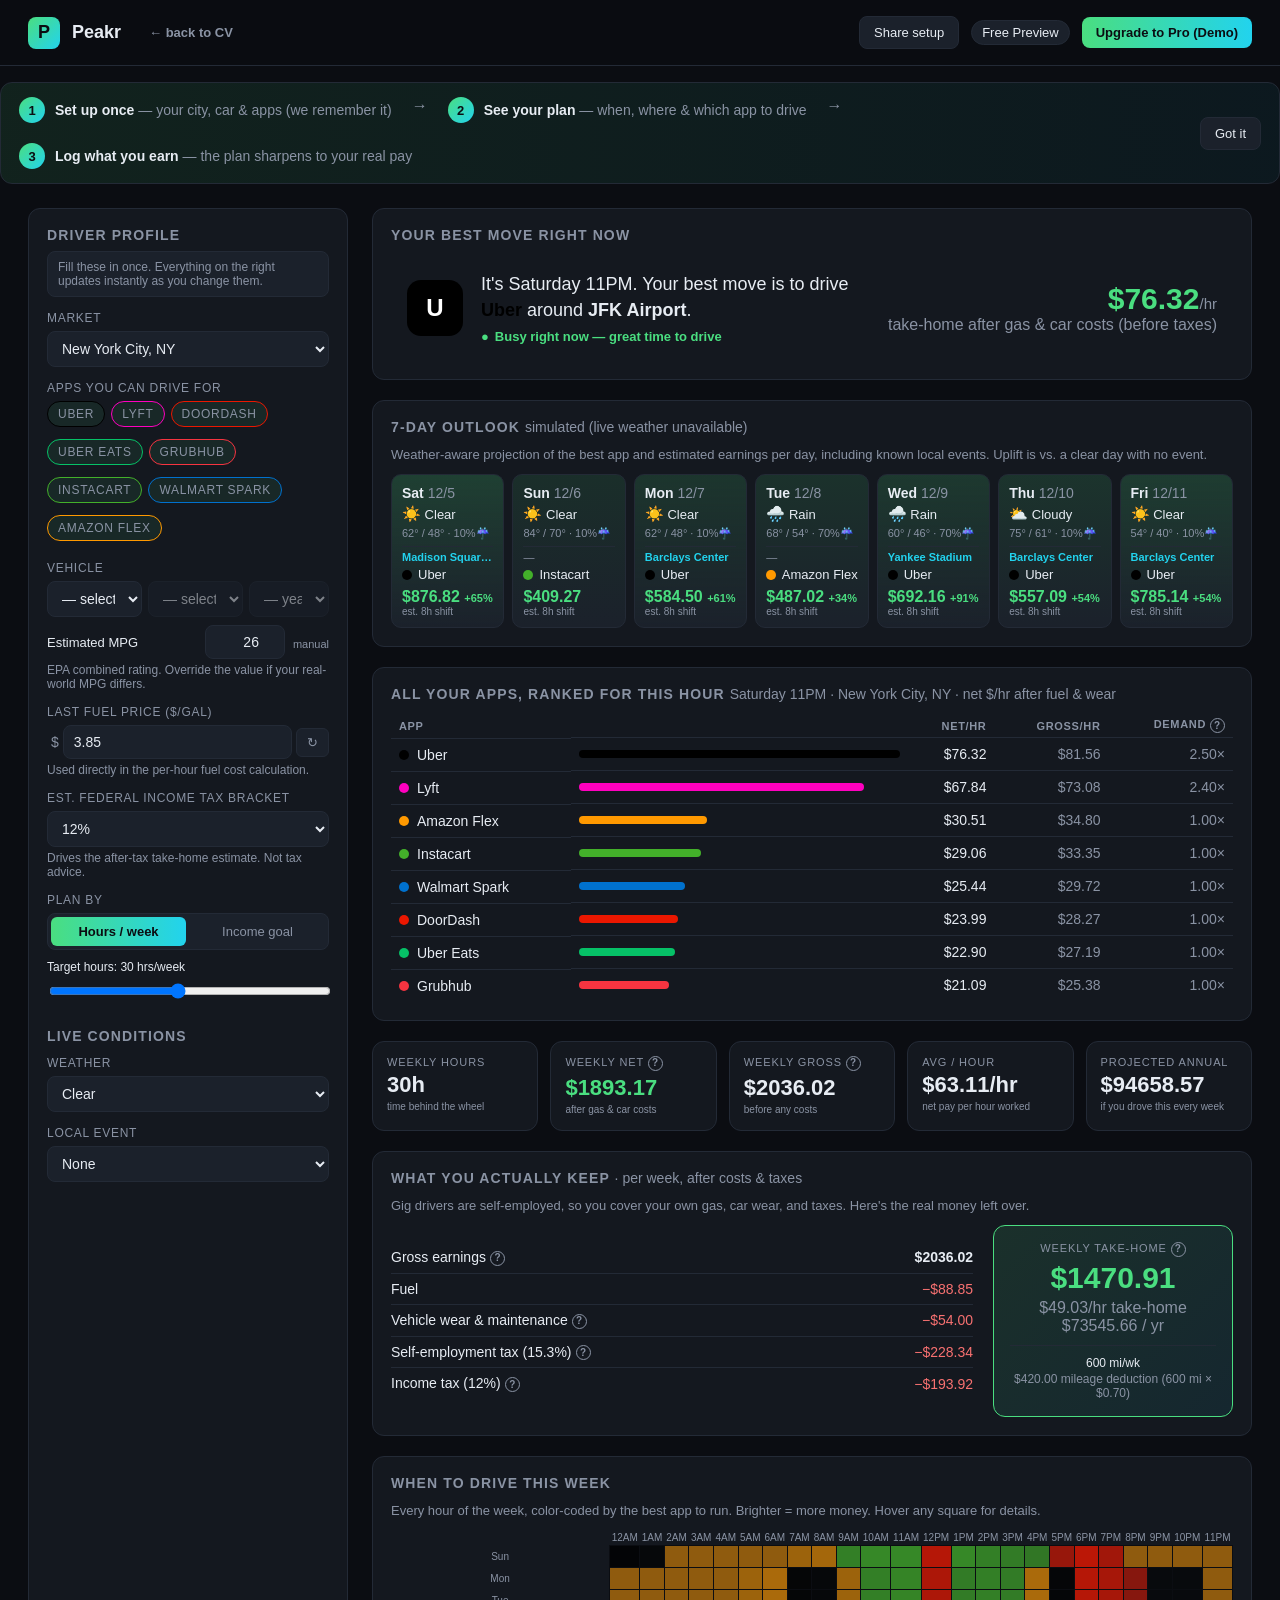
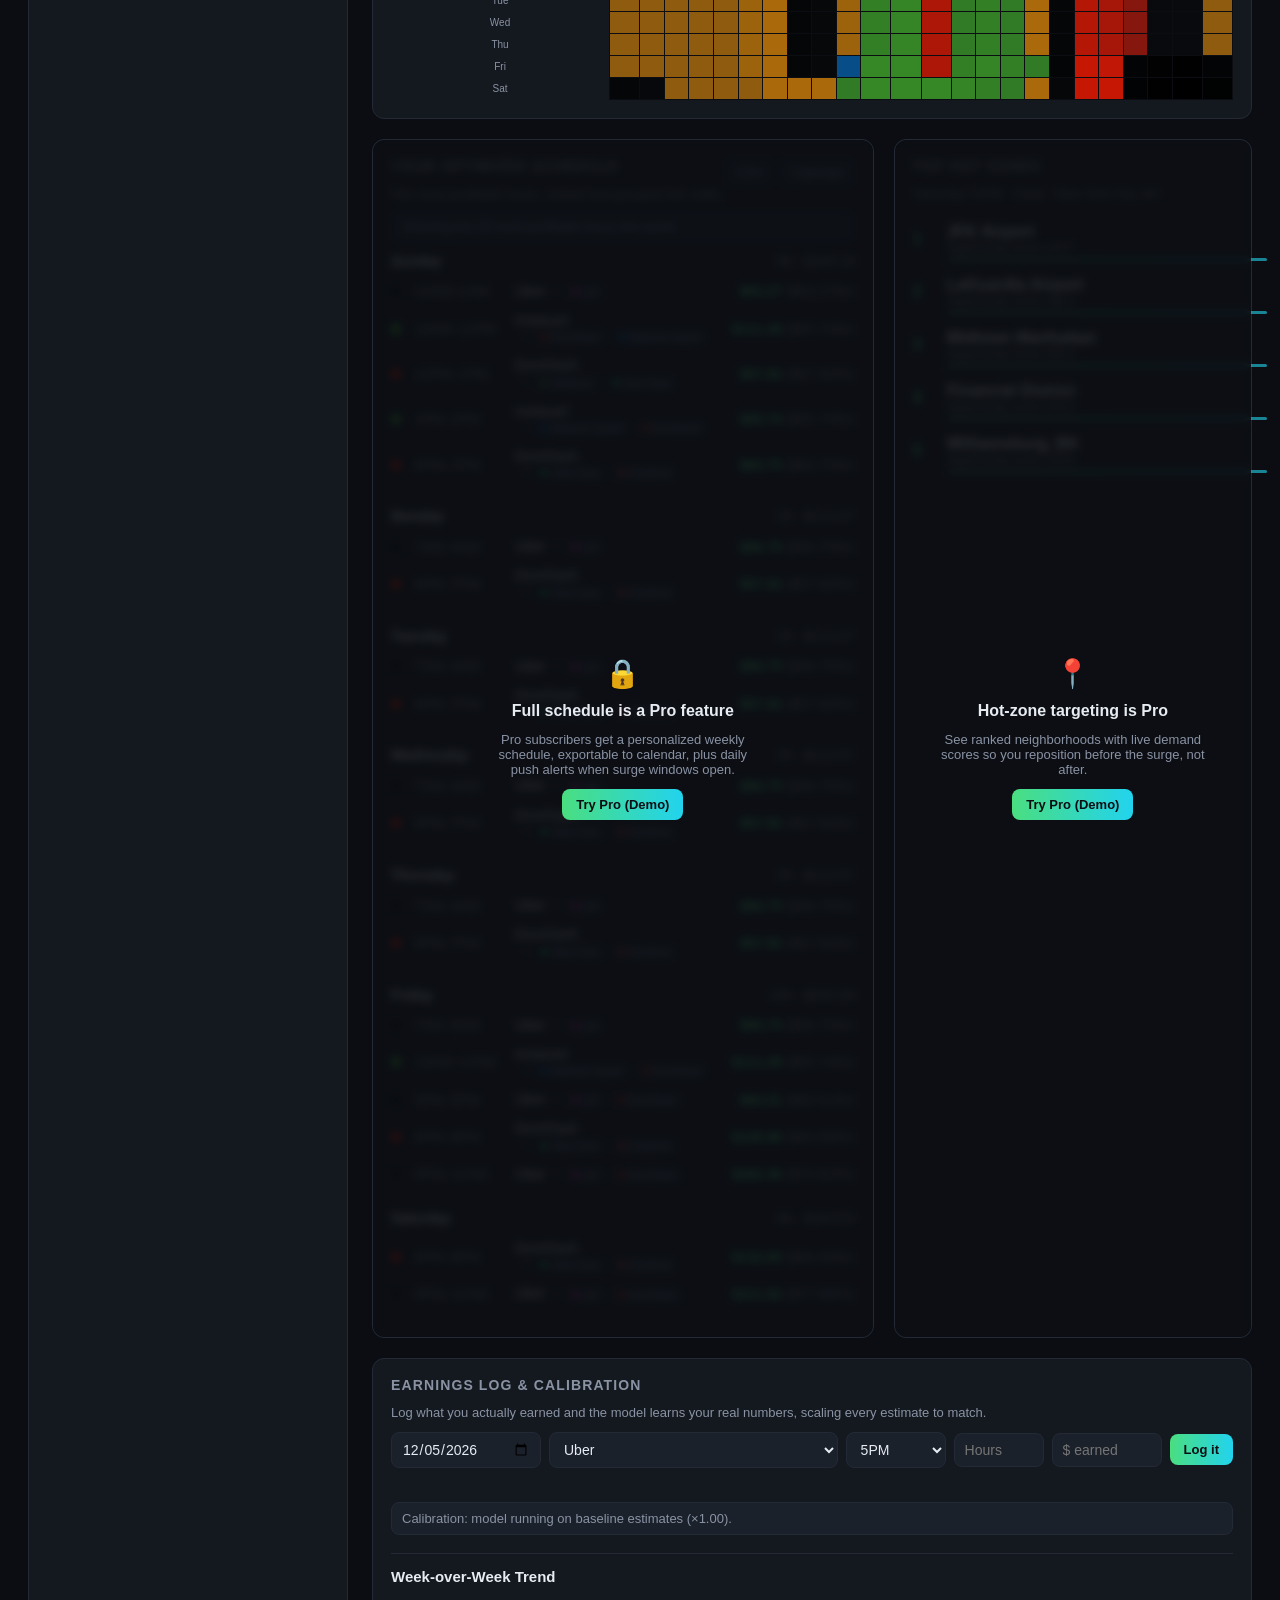
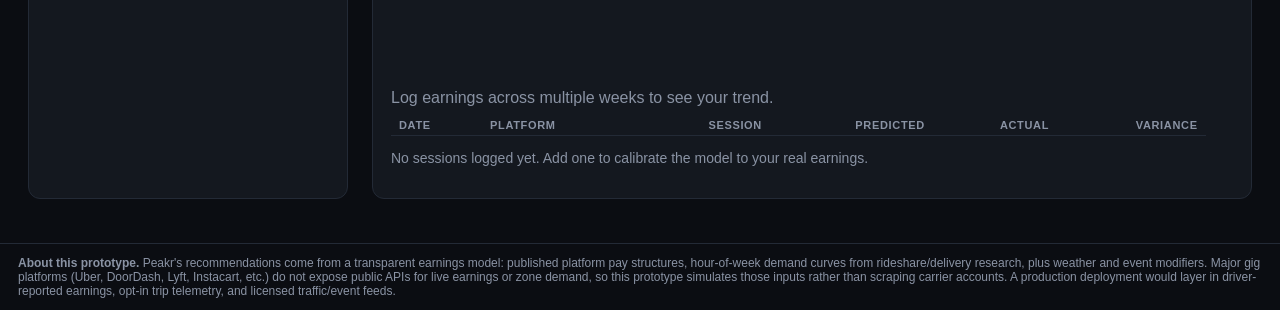
==== commit 92f82ddd: "Rename app from ShiftSmart to Peakr Updates the brand mark, page title, footer, CV link, localStorag" ====
--- a/gig-optimizer/index.html
+++ b/gig-optimizer/index.html
@@ -3,14 +3,14 @@
 <head>
   <meta charset="UTF-8">
   <meta name="viewport" content="width=device-width, initial-scale=1.0">
-  <title>ShiftSmart — Gig Economy Income Optimizer</title>
+  <title>Peakr — Gig Economy Income Optimizer</title>
   <link rel="stylesheet" href="styles.css">
 </head>
 <body>
   <header class="topbar">
     <div class="brand">
-      <div class="logo">S</div>
-      ShiftSmart
+      <div class="logo">P</div>
+      Peakr
       <a href="../index.html" class="back-link" style="margin-left:16px">&larr; back to CV</a>
     </div>
     <div class="tier">
@@ -266,7 +266,7 @@
 
   <footer class="disclaimer">
     <strong>About this prototype.</strong>
-    ShiftSmart's recommendations come from a transparent earnings model: published platform pay structures, hour-of-week demand curves
+    Peakr's recommendations come from a transparent earnings model: published platform pay structures, hour-of-week demand curves
     from rideshare/delivery research, plus weather and event modifiers. Major gig platforms (Uber, DoorDash, Lyft, Instacart, etc.) do
     not expose public APIs for live earnings or zone demand, so this prototype simulates those inputs rather than scraping carrier accounts.
     A production deployment would layer in driver-reported earnings, opt-in trip telemetry, and licensed traffic/event feeds.
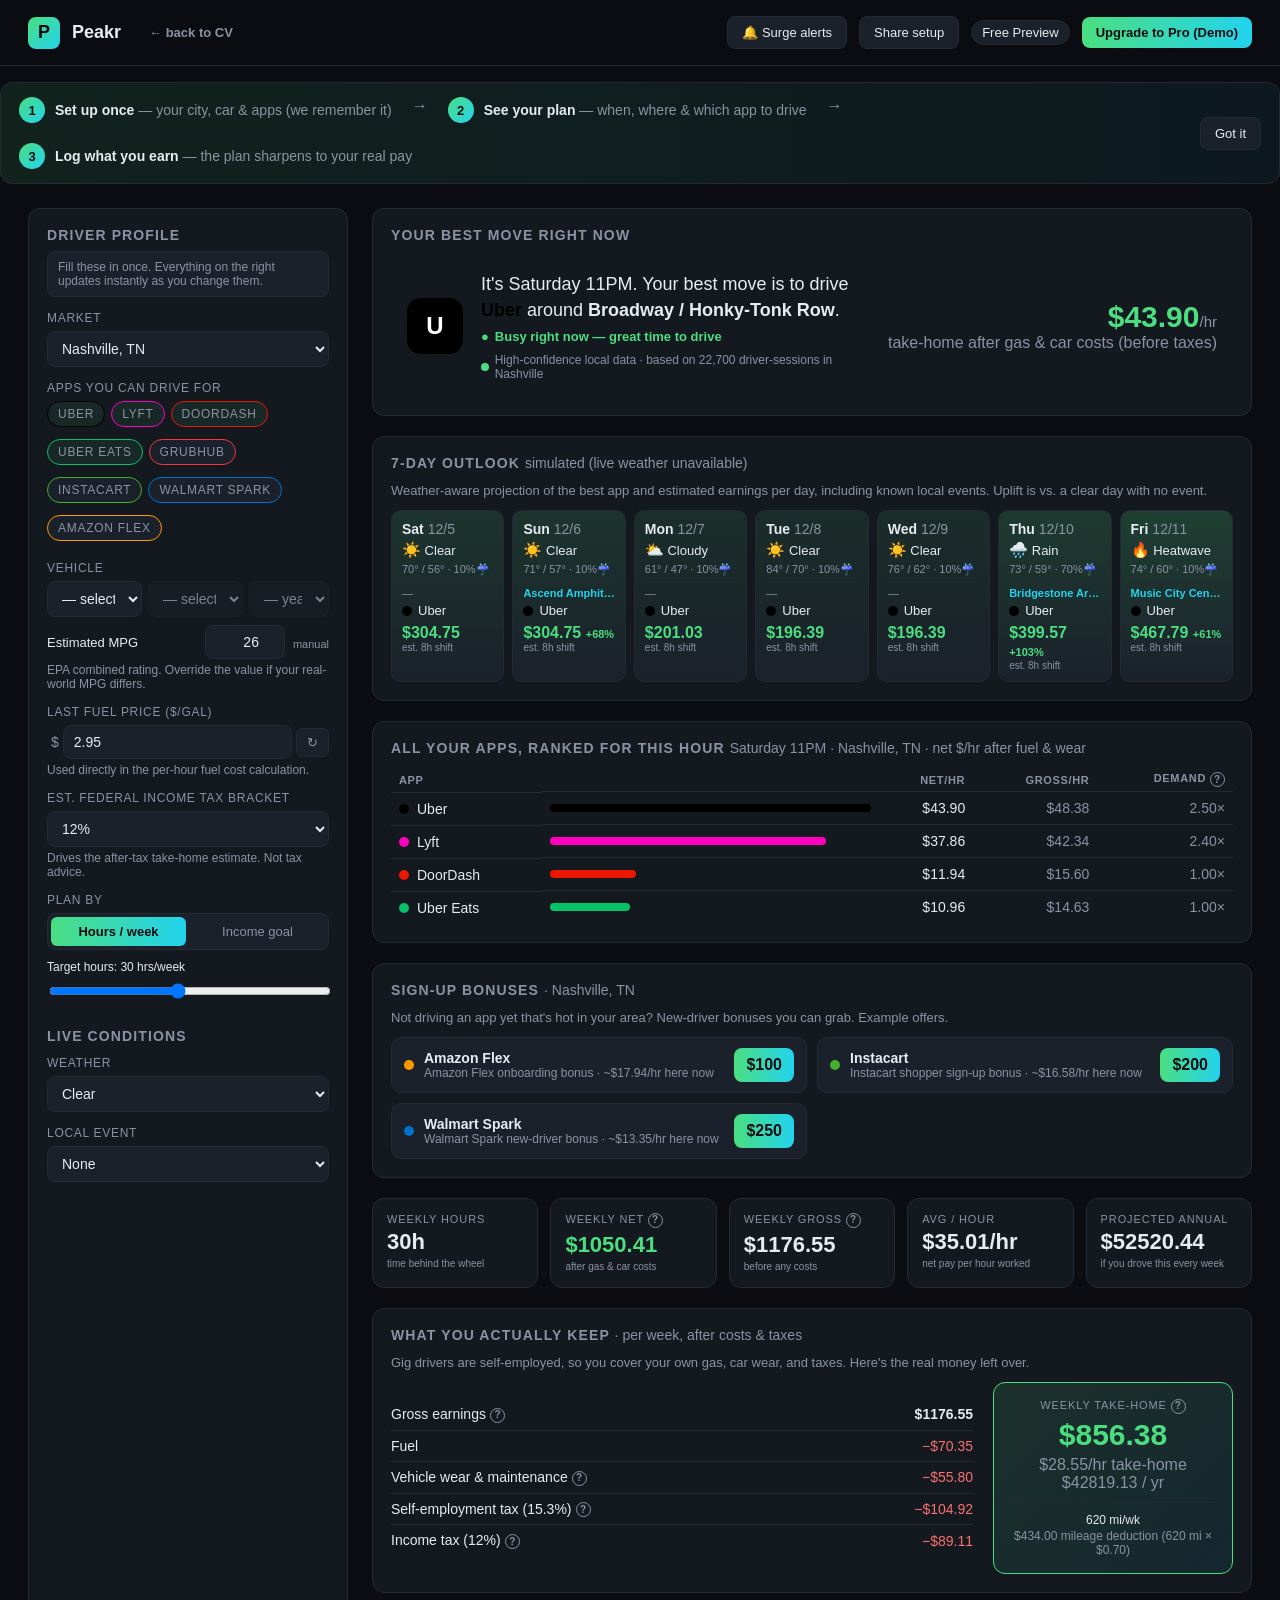
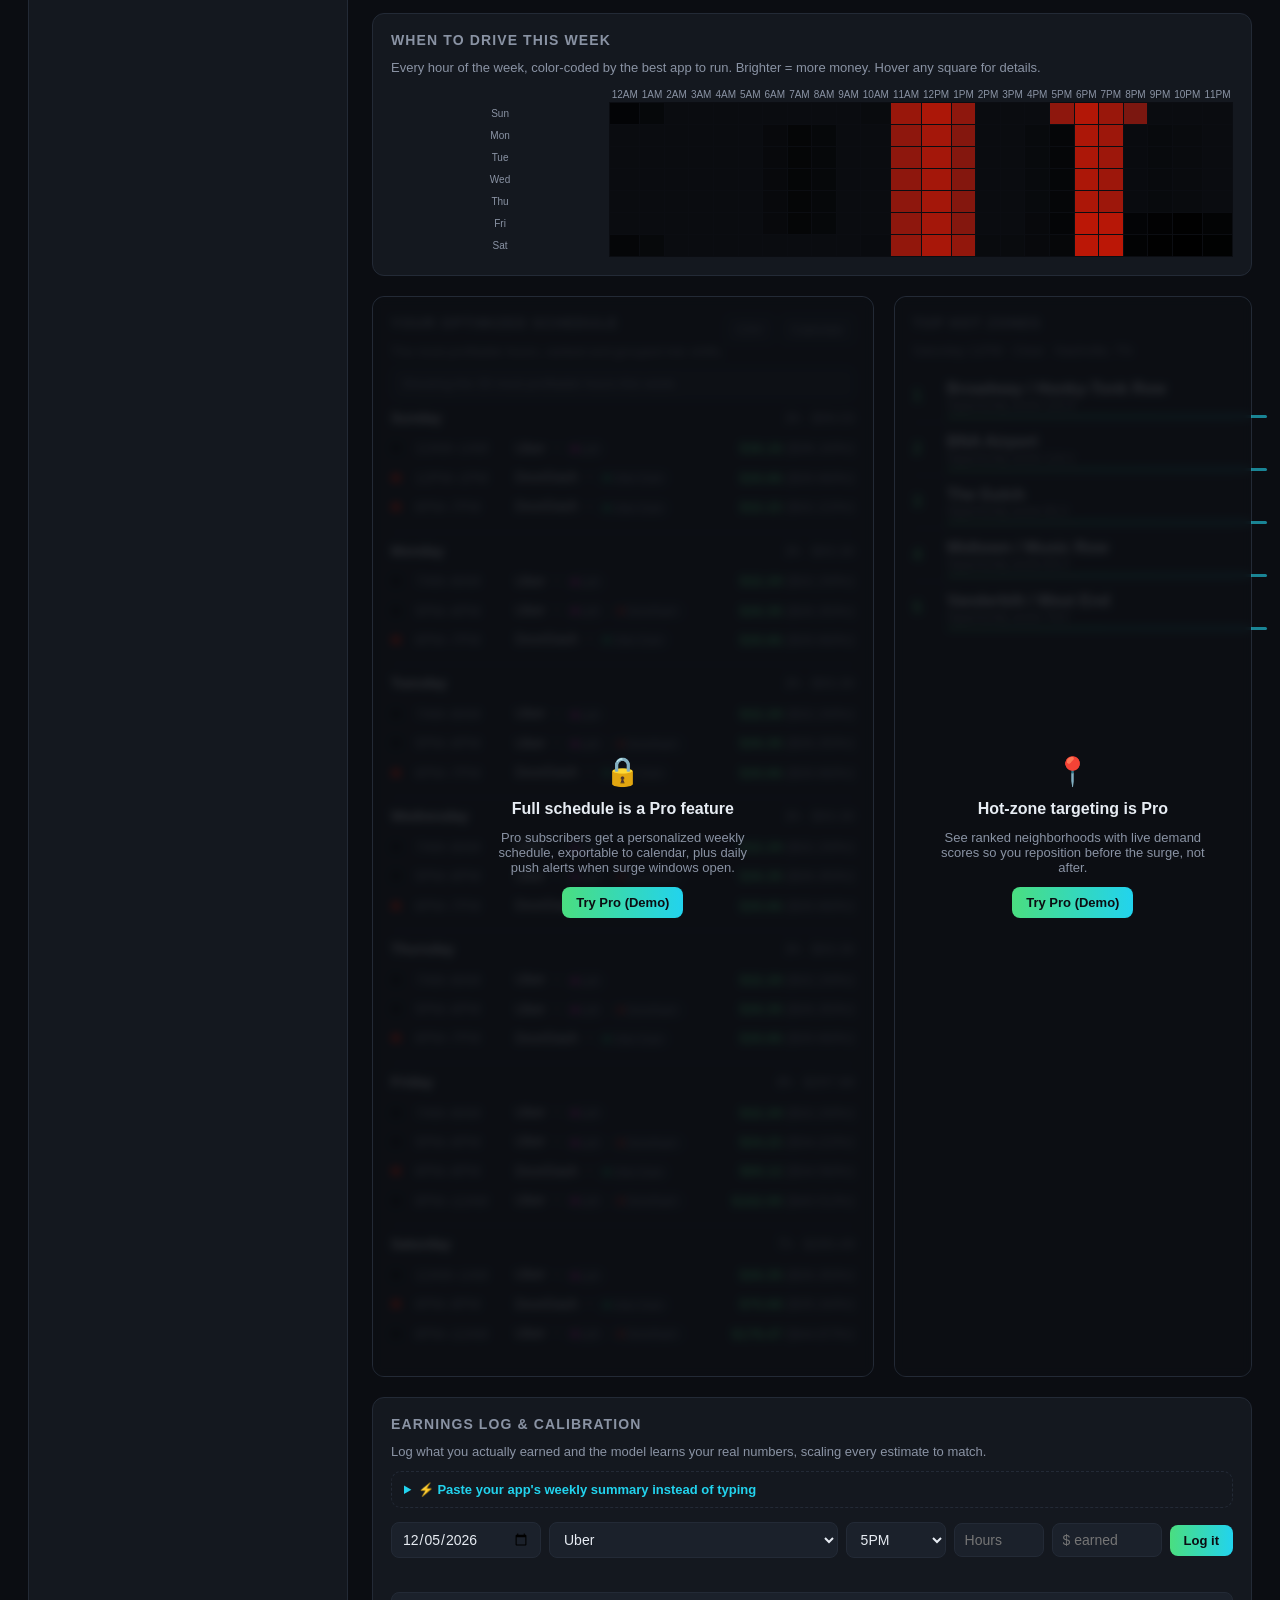
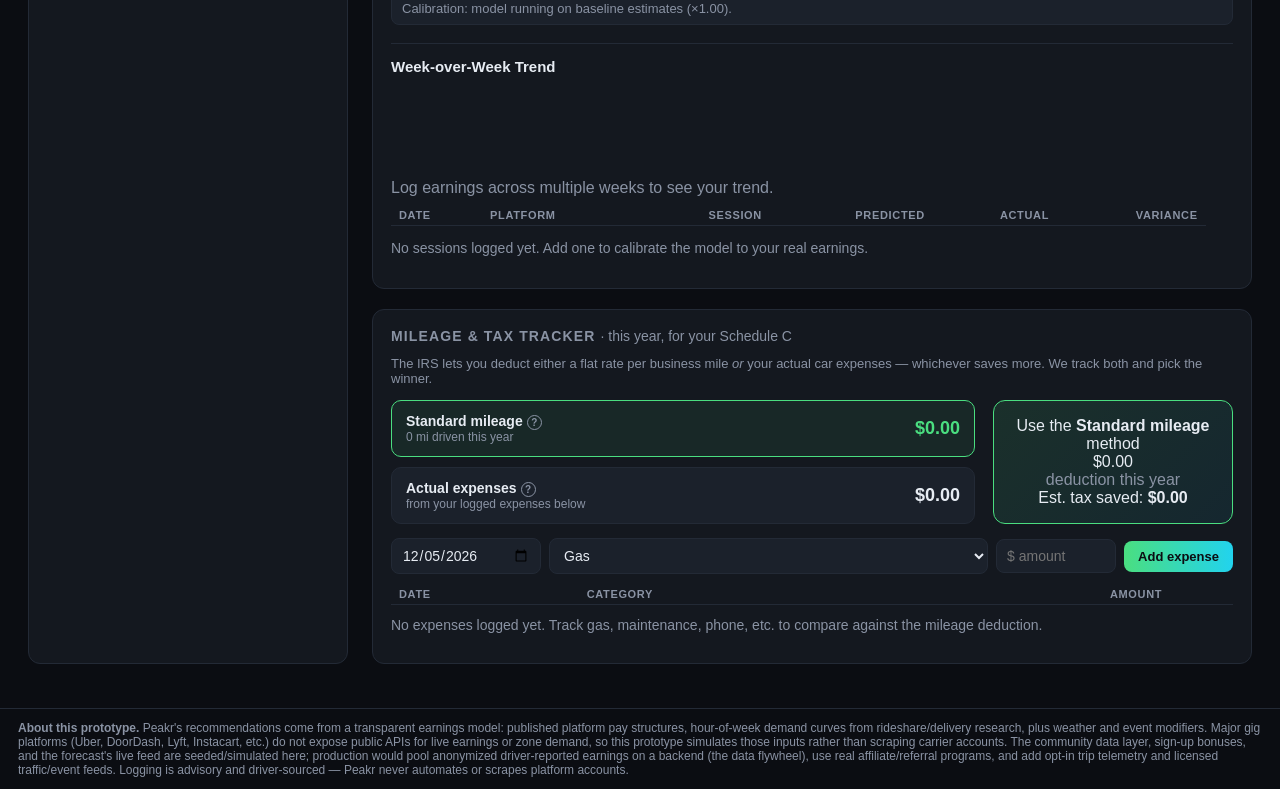
==== commit d7bec704: "Add growth features: community flywheel, tax tracker, import, PWA, Nashville Implements the six grow" ====
--- a/gig-optimizer/index.html
+++ b/gig-optimizer/index.html
@@ -4,6 +4,10 @@
   <meta charset="UTF-8">
   <meta name="viewport" content="width=device-width, initial-scale=1.0">
   <title>Peakr — Gig Economy Income Optimizer</title>
+  <meta name="theme-color" content="#0b0d12">
+  <link rel="manifest" href="manifest.webmanifest">
+  <link rel="icon" href="icon.svg" type="image/svg+xml">
+  <link rel="apple-touch-icon" href="icon.svg">
   <link rel="stylesheet" href="styles.css">
 </head>
 <body>
@@ -14,6 +18,7 @@
       <a href="../index.html" class="back-link" style="margin-left:16px">&larr; back to CV</a>
     </div>
     <div class="tier">
+      <button id="alerts-toggle" class="btn" title="Get a heads-up when a surge window is about to start (while Peakr is open)">🔔 Surge alerts</button>
       <button id="share-link" class="btn" title="Copy a link that restores this exact setup">Share setup</button>
       <span id="tier-label">Free Preview</span>
       <button id="tier-toggle" class="btn primary">Upgrade to Pro (Demo)</button>
@@ -151,6 +156,14 @@
           </thead>
           <tbody id="compare-rows"></tbody>
         </table>
+      </section>
+
+      <section class="panel" id="bonus-panel">
+        <h2>Sign-Up Bonuses <span class="muted" id="bonus-context" style="text-transform:none;letter-spacing:0;font-weight:400"></span></h2>
+        <p class="muted" style="font-size:13px;margin:0 0 12px">
+          Not driving an app yet that's hot in your area? New-driver bonuses you can grab. <span title="In production these are paid referral/affiliate programs — how Peakr can stay free for drivers.">Example offers.</span>
+        </p>
+        <div id="bonus-list" class="bonus-list"></div>
       </section>
 
       <section class="kpis">
@@ -233,6 +246,19 @@
         <p class="muted" style="font-size:13px;margin:0 0 12px">
           Log what you actually earned and the model learns your real numbers, scaling every estimate to match.
         </p>
+
+        <details class="paste-box">
+          <summary>⚡ Paste your app's weekly summary instead of typing</summary>
+          <p class="muted" style="font-size:12px;margin:8px 0">
+            Copy the earnings summary from your Uber/DoorDash/etc. app or email and paste it here — we'll pull out the date, total, and hours.
+          </p>
+          <textarea id="paste-input" rows="3" placeholder="e.g.  DoorDash — week of 5/18  •  $312.50  •  14.5 hours  •  22 deliveries"></textarea>
+          <div class="paste-actions">
+            <button id="paste-parse" class="btn" type="button">Parse &amp; fill the form</button>
+            <span id="paste-result" class="muted" style="font-size:12px"></span>
+          </div>
+        </details>
+
         <div class="log-form">
           <input id="log-date" type="date" aria-label="Date">
           <select id="log-platform" aria-label="Platform"></select>
@@ -261,6 +287,51 @@
           </table>
         </div>
       </section>
+
+      <section class="panel">
+        <h2>Mileage &amp; Tax Tracker <span class="muted" style="text-transform:none;letter-spacing:0;font-weight:400">· this year, for your Schedule C</span></h2>
+        <p class="muted" style="font-size:13px;margin:0 0 14px">
+          The IRS lets you deduct either a flat rate per business mile <em>or</em> your actual car expenses — whichever saves more. We track both and pick the winner.
+        </p>
+        <div class="tt-grid">
+          <div class="tt-methods">
+            <div id="tt-standard-row" class="tt-method">
+              <div>
+                <div class="tt-mname">Standard mileage<span class="info" tabindex="0" role="note" aria-label="IRS flat rate per business mile driven. Covers gas, wear, and depreciation in one number.">?<span class="tip">A flat IRS rate per business mile — covers gas, wear &amp; depreciation in one number.</span></span></div>
+                <div class="muted" style="font-size:12px"><span id="tt-miles">0 mi</span> driven this year</div>
+              </div>
+              <div class="tt-mval" id="tt-standard">$0</div>
+            </div>
+            <div id="tt-actual-row" class="tt-method">
+              <div>
+                <div class="tt-mname">Actual expenses<span class="info" tabindex="0" role="note" aria-label="Add up your real car costs: gas, maintenance, insurance, phone, etc.">?<span class="tip">Your real car costs added up: gas, maintenance, insurance, phone, tolls.</span></span></div>
+                <div class="muted" style="font-size:12px">from your logged expenses below</div>
+              </div>
+              <div class="tt-mval" id="tt-actual">$0</div>
+            </div>
+          </div>
+          <div class="tt-result">
+            <div class="th-label">Use the <strong id="tt-method">—</strong> method</div>
+            <div class="th-val" id="tt-deduction">$0</div>
+            <div class="muted">deduction this year</div>
+            <div class="th-meta">
+              <span>Est. tax saved: <strong id="tt-savings">$0</strong></span>
+            </div>
+          </div>
+        </div>
+        <div class="log-form expense-form">
+          <input id="exp-date" type="date" aria-label="Expense date">
+          <select id="exp-category" aria-label="Category"></select>
+          <input id="exp-amount" type="number" min="0" step="0.01" placeholder="$ amount" aria-label="Amount">
+          <button id="exp-add" class="btn primary" type="button">Add expense</button>
+        </div>
+        <div style="overflow-x:auto">
+          <table class="compare-table">
+            <thead><tr><th>Date</th><th>Category</th><th class="num">Amount</th><th></th></tr></thead>
+            <tbody id="expense-rows"></tbody>
+          </table>
+        </div>
+      </section>
     </main>
   </div>
 
@@ -269,11 +340,14 @@
     Peakr's recommendations come from a transparent earnings model: published platform pay structures, hour-of-week demand curves
     from rideshare/delivery research, plus weather and event modifiers. Major gig platforms (Uber, DoorDash, Lyft, Instacart, etc.) do
     not expose public APIs for live earnings or zone demand, so this prototype simulates those inputs rather than scraping carrier accounts.
-    A production deployment would layer in driver-reported earnings, opt-in trip telemetry, and licensed traffic/event feeds.
+    The community data layer, sign-up bonuses, and the forecast's live feed are seeded/simulated here; production would pool anonymized
+    driver-reported earnings on a backend (the data flywheel), use real affiliate/referral programs, and add opt-in trip telemetry and
+    licensed traffic/event feeds. Logging is advisory and driver-sourced — Peakr never automates or scrapes platform accounts.
   </footer>
 
   <script src="data.js"></script>
   <script src="vehicles.js"></script>
+  <script src="community.js"></script>
   <script src="app.js"></script>
 </body>
 </html>
--- a/gig-optimizer/styles.css
+++ b/gig-optimizer/styles.css
@@ -458,6 +458,57 @@
 }
 .info:hover .tip, .info:focus .tip { opacity: 1; visibility: visible; }
 
+.hero-conf {
+  font-size: 12px; color: var(--muted); margin-top: 8px;
+  display: inline-flex; align-items: center; gap: 6px;
+}
+.conf-dot { width: 8px; height: 8px; border-radius: 50%; background: var(--muted); }
+.conf-dot.busy { background: var(--accent); }
+.conf-dot.steady { background: var(--accent-2); }
+.conf-dot.slow { background: var(--warn); }
+
+.bonus-list { display: grid; grid-template-columns: 1fr 1fr; gap: 10px; }
+@media (max-width: 700px) { .bonus-list { grid-template-columns: 1fr; } }
+.bonus-card {
+  display: grid; grid-template-columns: auto 1fr auto; gap: 10px; align-items: center;
+  background: var(--panel-2); border: 1px solid var(--border); border-radius: 10px; padding: 10px 12px;
+}
+.bonus-name { font-weight: 600; font-size: 14px; display: flex; align-items: center; gap: 8px; }
+.bonus-hot { font-size: 11px; color: var(--warn); font-weight: 600; }
+.bonus-amt {
+  background: linear-gradient(90deg, var(--accent), var(--accent-2)); color: #0b0d12;
+  font-weight: 800; text-decoration: none; padding: 8px 12px; border-radius: 8px; white-space: nowrap;
+}
+.bonus-amt:hover { filter: brightness(1.08); }
+
+.paste-box {
+  border: 1px dashed var(--border); border-radius: 10px; padding: 10px 12px; margin-bottom: 14px;
+}
+.paste-box summary { cursor: pointer; font-size: 13px; font-weight: 600; color: var(--accent-2); }
+.paste-box textarea {
+  width: 100%; background: var(--panel-2); color: var(--text); border: 1px solid var(--border);
+  border-radius: 8px; padding: 8px 10px; font-size: 13px; font-family: inherit; resize: vertical;
+}
+.paste-actions { display: flex; align-items: center; gap: 10px; margin-top: 8px; flex-wrap: wrap; }
+
+.tt-grid { display: grid; grid-template-columns: 1fr 240px; gap: 18px; align-items: center; margin-bottom: 14px; }
+@media (max-width: 700px) { .tt-grid { grid-template-columns: 1fr; } }
+.tt-methods { display: flex; flex-direction: column; gap: 10px; }
+.tt-method {
+  display: flex; justify-content: space-between; align-items: center;
+  background: var(--panel-2); border: 1px solid var(--border); border-radius: 10px; padding: 12px 14px;
+}
+.tt-method.winner { border-color: var(--accent); background: rgba(74,222,128,0.08); }
+.tt-mname { font-weight: 600; font-size: 14px; }
+.tt-mval { font-size: 18px; font-weight: 700; font-variant-numeric: tabular-nums; }
+.tt-method.winner .tt-mval { color: var(--accent); }
+.tt-result {
+  background: linear-gradient(135deg, rgba(74,222,128,0.12), rgba(34,211,238,0.08));
+  border: 1px solid var(--accent); border-radius: 12px; padding: 16px; text-align: center;
+}
+.expense-form { grid-template-columns: 150px 1.4fr 120px auto; }
+@media (max-width: 760px) { .expense-form { grid-template-columns: 1fr 1fr; } }
+
 .kpi .sublabel { font-size: 10px; color: var(--muted); margin-top: 2px; line-height: 1.3; }
 .sidebar-hint {
   font-size: 12px; color: var(--muted); margin: -4px 0 14px;
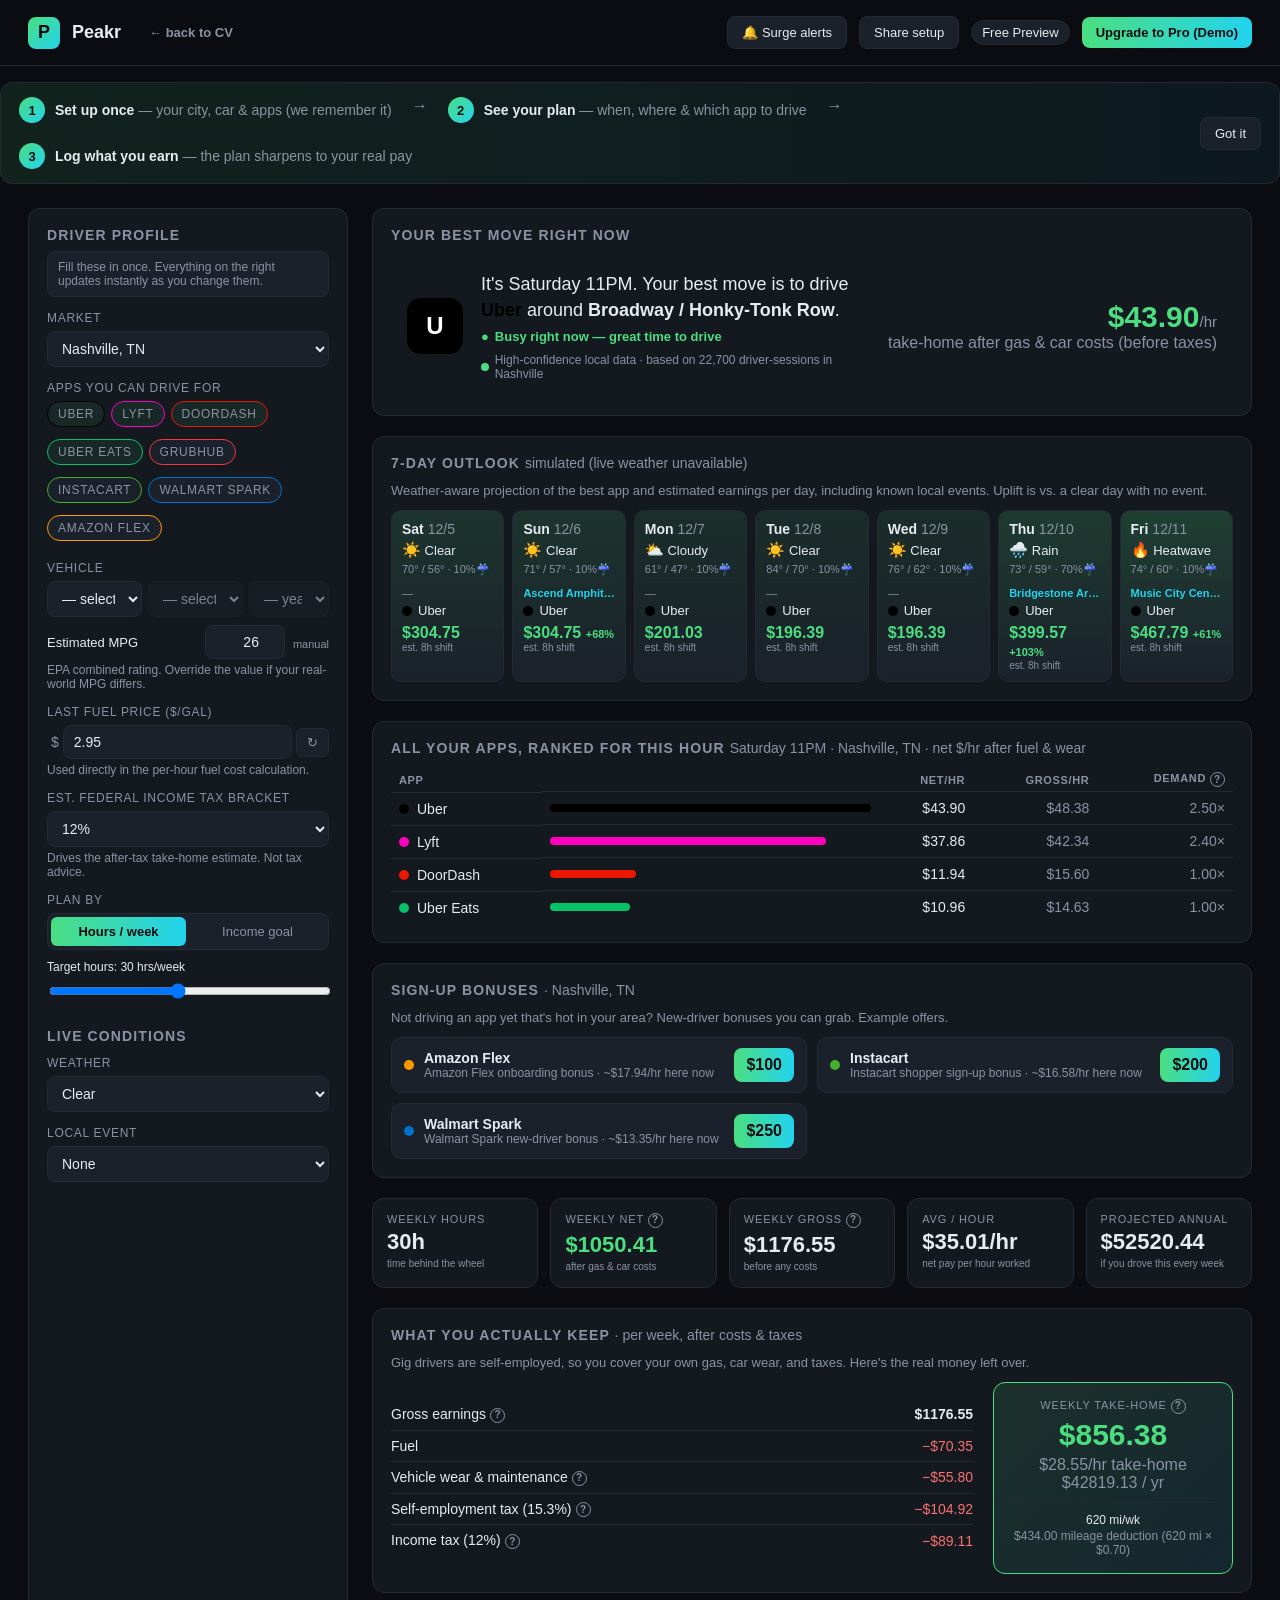
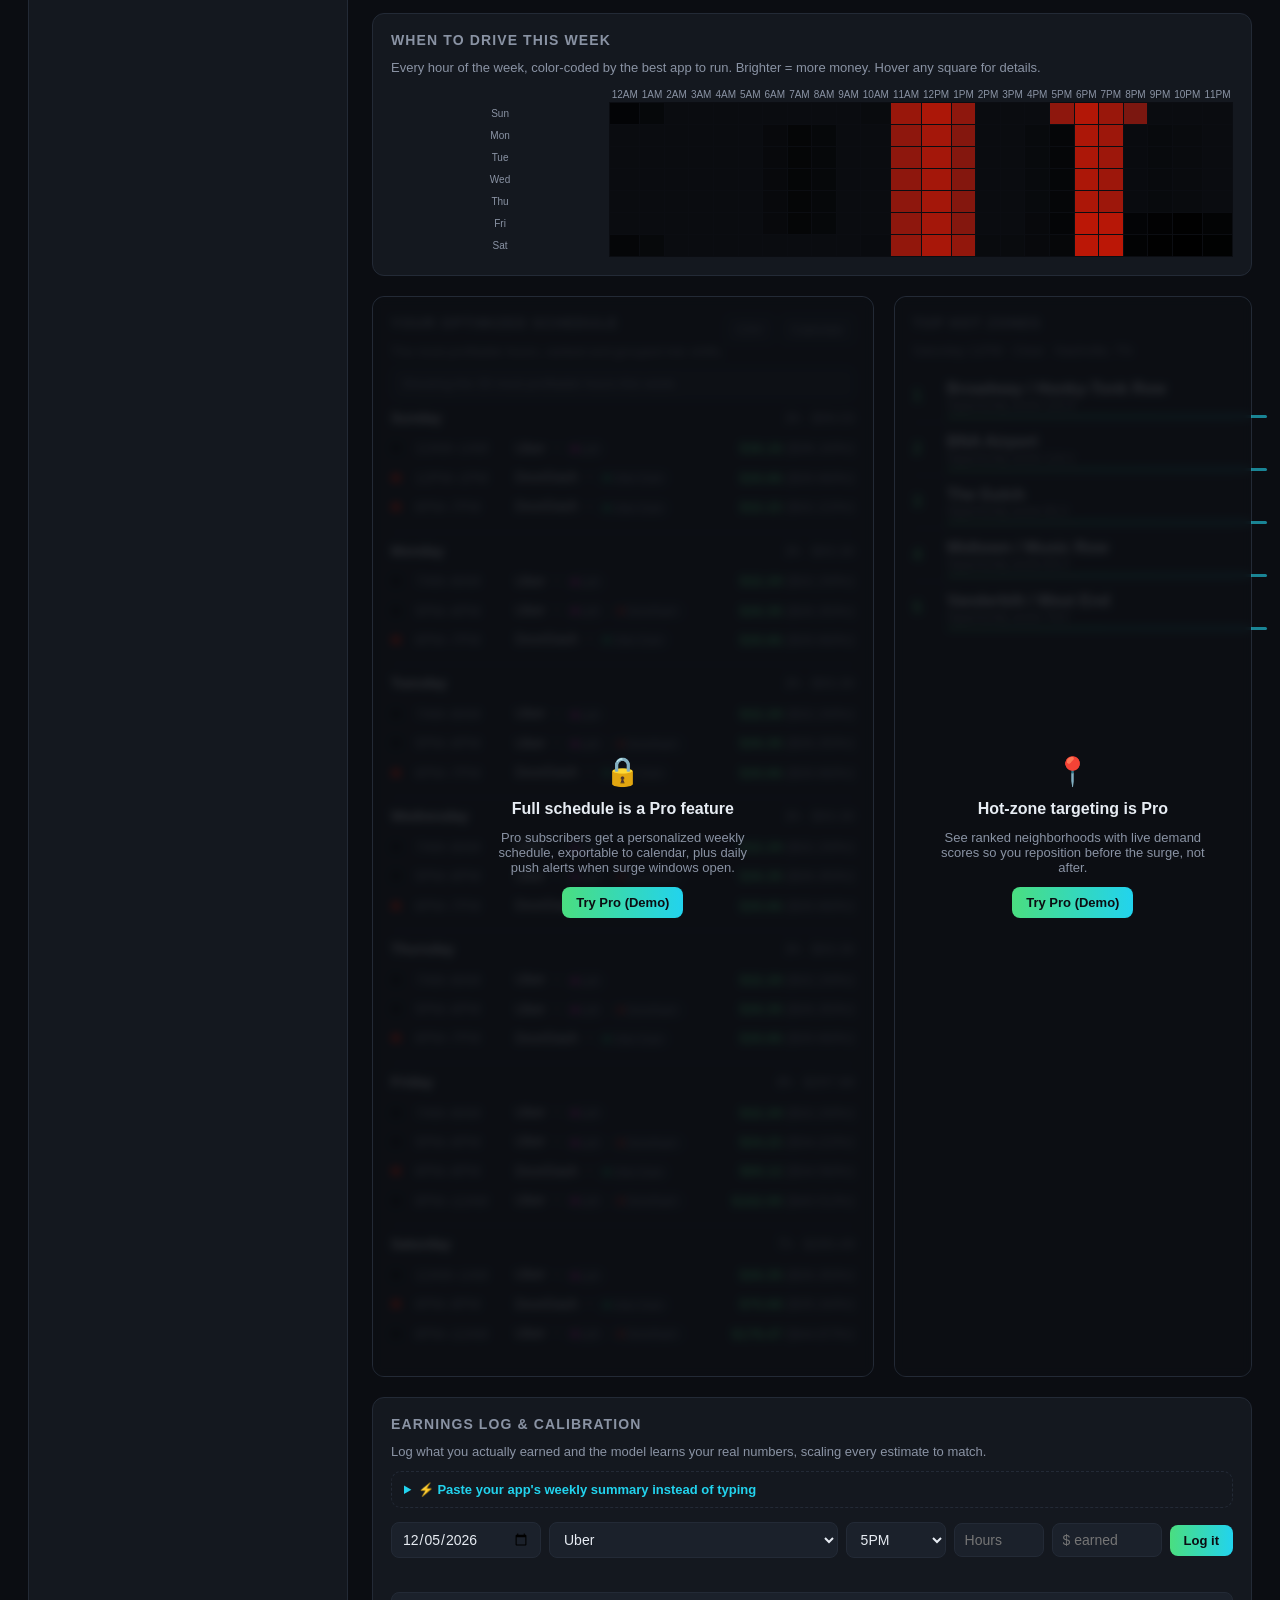
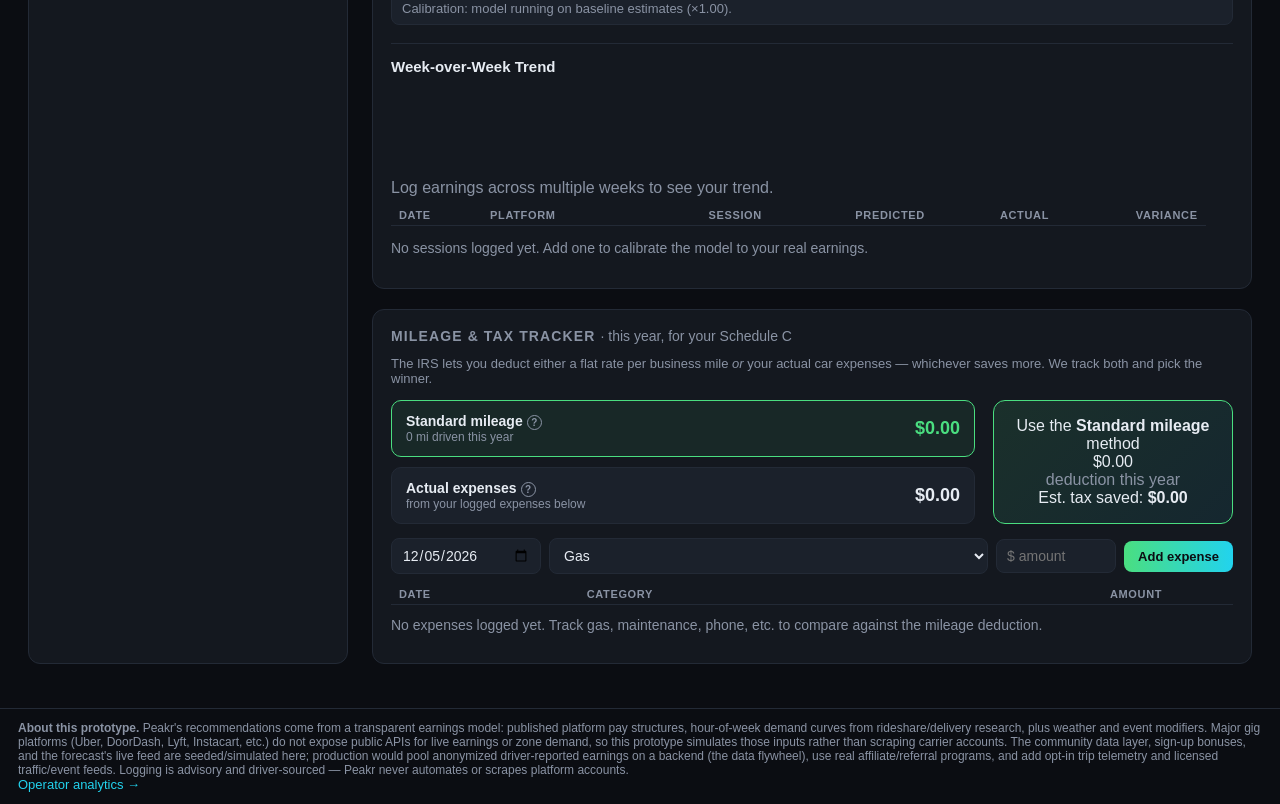
==== commit 284ce987: "Add referral conversion tracking and an operator analytics dashboard Backend: - migrations/0004: ref" ====
--- a/gig-optimizer/index.html
+++ b/gig-optimizer/index.html
@@ -18,6 +18,26 @@
       <a href="../index.html" class="back-link" style="margin-left:16px">&larr; back to CV</a>
     </div>
     <div class="tier">
+      <div id="account" class="account" style="display:none">
+        <button id="account-btn" class="btn" title="Sign in with email to sync your log across devices">☁ Sync</button>
+        <div id="account-panel" class="account-panel" hidden>
+          <div id="account-signedout">
+            <div class="muted" style="font-size:12px;margin-bottom:6px">Sync your log &amp; expenses across devices.</div>
+            <div class="account-row">
+              <input id="account-email" type="email" placeholder="you@email.com">
+              <button id="account-send" class="btn" type="button">Send code</button>
+            </div>
+            <div id="account-code-row" class="account-row" hidden>
+              <input id="account-code" inputmode="numeric" placeholder="6-digit code">
+              <button id="account-verify" class="btn primary" type="button">Verify</button>
+            </div>
+            <div id="account-msg" class="muted" style="font-size:12px;margin-top:6px"></div>
+          </div>
+          <div id="account-signedin" hidden>
+            <span class="muted" style="font-size:13px">☁ Synced as <strong id="account-email-label"></strong></span>
+          </div>
+        </div>
+      </div>
       <button id="alerts-toggle" class="btn" title="Get a heads-up when a surge window is about to start (while Peakr is open)">🔔 Surge alerts</button>
       <button id="share-link" class="btn" title="Copy a link that restores this exact setup">Share setup</button>
       <span id="tier-label">Free Preview</span>
@@ -343,11 +363,13 @@
     The community data layer, sign-up bonuses, and the forecast's live feed are seeded/simulated here; production would pool anonymized
     driver-reported earnings on a backend (the data flywheel), use real affiliate/referral programs, and add opt-in trip telemetry and
     licensed traffic/event feeds. Logging is advisory and driver-sourced — Peakr never automates or scrapes platform accounts.
+    <br><a href="admin.html" class="back-link">Operator analytics &rarr;</a>
   </footer>
 
   <script src="data.js"></script>
   <script src="vehicles.js"></script>
   <script src="community.js"></script>
+  <script src="backend-client.js"></script>
   <script src="app.js"></script>
 </body>
 </html>
--- a/gig-optimizer/styles.css
+++ b/gig-optimizer/styles.css
@@ -509,6 +509,18 @@
 .expense-form { grid-template-columns: 150px 1.4fr 120px auto; }
 @media (max-width: 760px) { .expense-form { grid-template-columns: 1fr 1fr; } }
 
+.account { position: relative; }
+.account-panel {
+  position: absolute; top: calc(100% + 8px); right: 0; z-index: 60;
+  width: 280px; background: var(--panel); border: 1px solid var(--accent);
+  border-radius: 12px; padding: 14px; box-shadow: 0 12px 32px rgba(0,0,0,0.5);
+}
+.account-row { display: flex; gap: 6px; margin-top: 6px; }
+.account-row input {
+  flex: 1; min-width: 0; background: var(--panel-2); color: var(--text);
+  border: 1px solid var(--border); border-radius: 8px; padding: 8px 10px; font-size: 14px;
+}
+
 .kpi .sublabel { font-size: 10px; color: var(--muted); margin-top: 2px; line-height: 1.3; }
 .sidebar-hint {
   font-size: 12px; color: var(--muted); margin: -4px 0 14px;
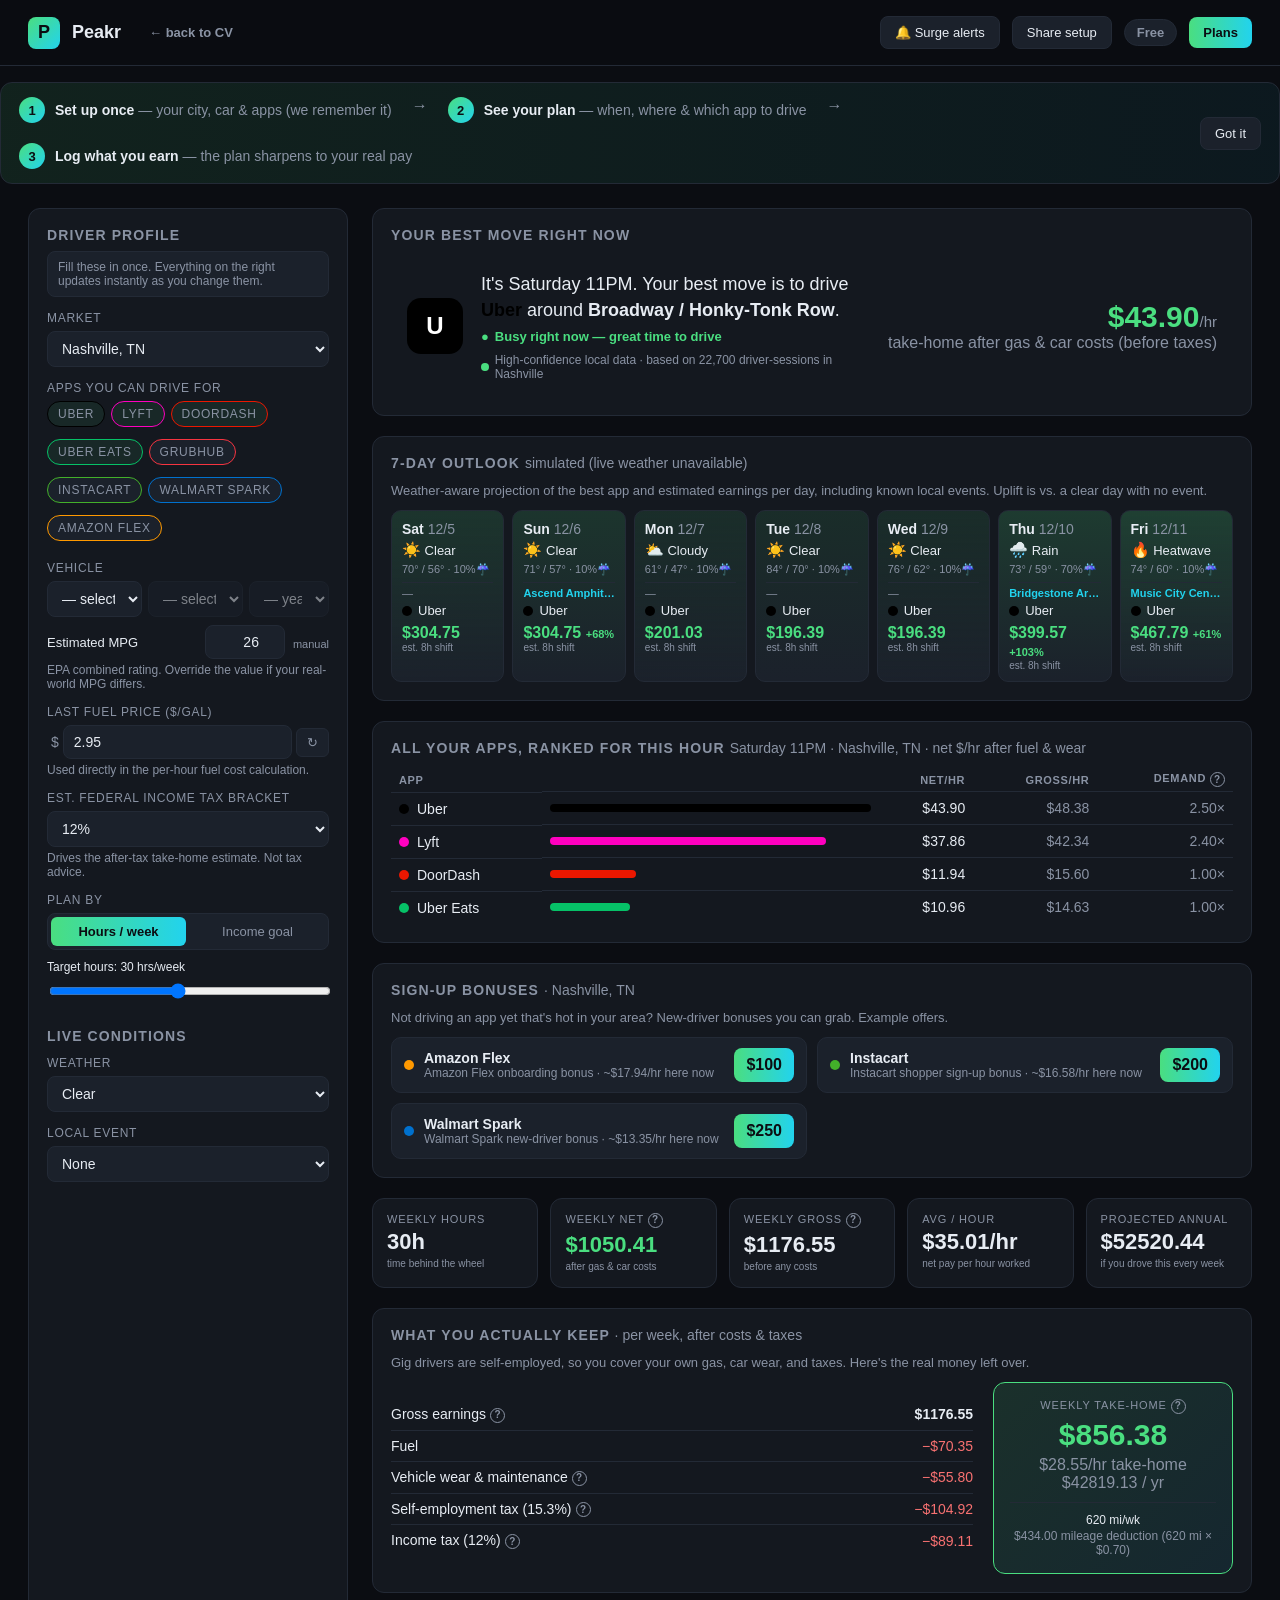
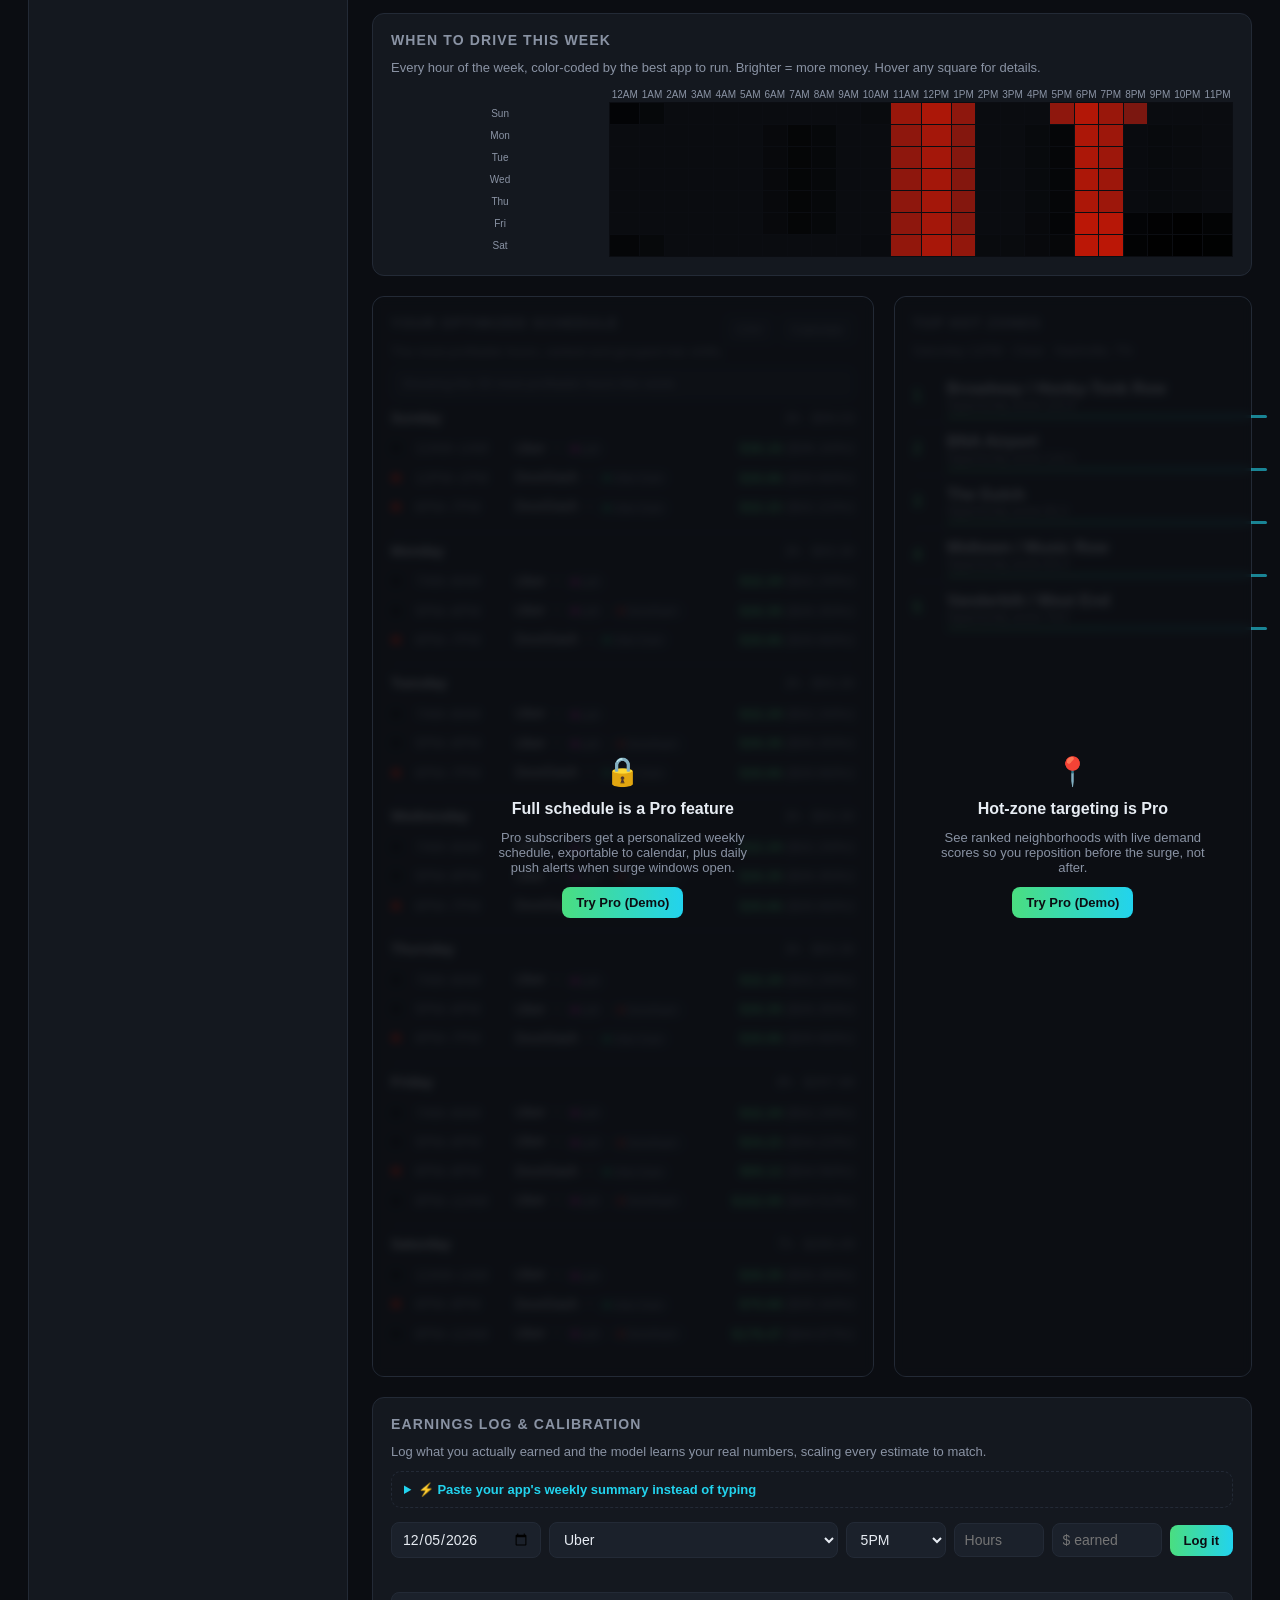
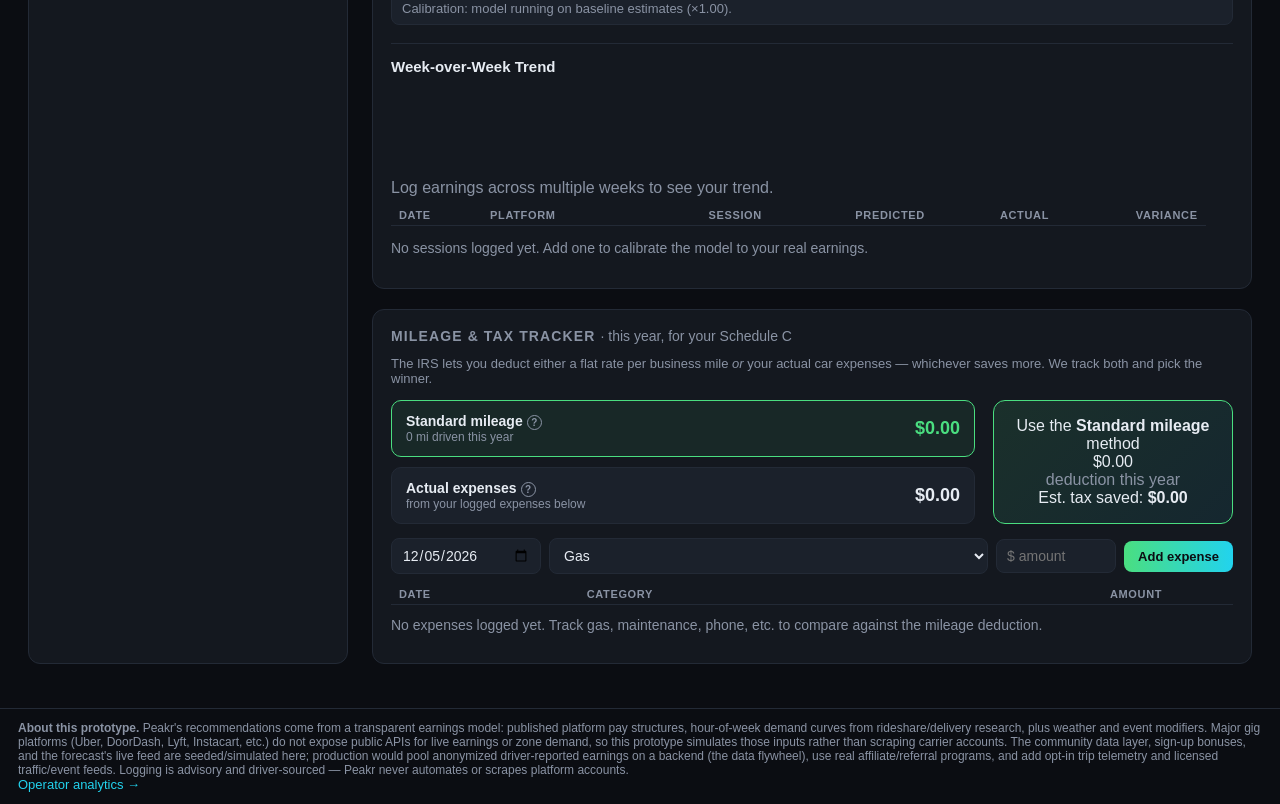
==== commit 1185fd7a: "Monetization layer: freemium gates, 14-day no-card trial, referral-subsidized Pro Implements the thr" ====
--- a/gig-optimizer/index.html
+++ b/gig-optimizer/index.html
@@ -40,8 +40,9 @@
       </div>
       <button id="alerts-toggle" class="btn" title="Get a heads-up when a surge window is about to start (while Peakr is open)">🔔 Surge alerts</button>
       <button id="share-link" class="btn" title="Copy a link that restores this exact setup">Share setup</button>
-      <span id="tier-label">Free Preview</span>
-      <button id="tier-toggle" class="btn primary">Upgrade to Pro (Demo)</button>
+      <span id="tier-label" class="tier-badge free">Free</span>
+      <button id="plans-btn" class="btn primary">Plans</button>
+      <button id="tier-toggle" hidden aria-hidden="true"></button>
     </div>
   </header>
 
@@ -366,6 +367,71 @@
     <br><a href="admin.html" class="back-link">Operator analytics &rarr;</a>
   </footer>
 
+  <div id="paywall" class="modal-overlay" hidden>
+    <div class="modal paywall-modal" role="dialog" aria-labelledby="paywall-headline">
+      <button id="paywall-close" class="modal-close" aria-label="Close">×</button>
+      <h2 id="paywall-headline">Get the full Peakr</h2>
+      <p id="paywall-sub" class="muted">Pick the path that works for you.</p>
+      <div class="plans-grid">
+        <div class="plan-card">
+          <div class="plan-tag">Easiest</div>
+          <h3>14-day trial</h3>
+          <div class="plan-price">Free<span class="muted"> · no card</span></div>
+          <ul class="plan-features">
+            <li>Full schedule + hot zones</li>
+            <li>Surge push alerts</li>
+            <li>CSV / calendar export</li>
+            <li>Income goal planner</li>
+          </ul>
+          <button id="trial-start" class="btn primary plan-cta">Start free trial</button>
+          <div class="plan-fine muted">No credit card. We'll show what Peakr was worth at day 14.</div>
+        </div>
+        <div class="plan-card">
+          <h3>Pro</h3>
+          <div class="plan-price">$9<span class="muted"> / month</span></div>
+          <ul class="plan-features">
+            <li>Everything in trial</li>
+            <li>Cancel anytime, one click</li>
+            <li>14-day money-back guarantee</li>
+          </ul>
+          <button id="pro-buy" class="btn plan-cta">Upgrade — $9/mo</button>
+          <div class="plan-fine muted">Pre-billing reminder 3 days before each renewal.</div>
+        </div>
+        <div class="plan-card accent">
+          <div class="plan-tag accent">Pro on us</div>
+          <h3>Sign-up bonus</h3>
+          <div class="plan-price">$0<span class="muted"> via referral</span></div>
+          <ul class="plan-features">
+            <li>Sign up for an app you don't drive yet</li>
+            <li>Pro activates when your bonus pays out</li>
+            <li>You keep the bonus + get Pro free</li>
+          </ul>
+          <button id="referral-show" class="btn plan-cta">See bonuses</button>
+          <div class="plan-fine muted">We earn the affiliate; you keep the cash.</div>
+        </div>
+      </div>
+    </div>
+  </div>
+
+  <div id="recap" class="modal-overlay" hidden>
+    <div class="modal recap-modal" role="dialog" aria-labelledby="recap-headline">
+      <h2 id="recap-headline">Your 14-day Peakr recap</h2>
+      <p class="muted">Here's what the model learned about your earnings.</p>
+      <div class="recap-stats">
+        <div class="recap-stat"><div class="label">Sessions logged</div><div class="val" id="recap-sessions">0</div></div>
+        <div class="recap-stat"><div class="label">Total earned</div><div class="val" id="recap-earned">$0</div></div>
+        <div class="recap-stat"><div class="label">Calibration</div><div class="val" id="recap-calibration">×1.00</div></div>
+        <div class="recap-stat"><div class="label">Projected weekly</div><div class="val" id="recap-projected">$0</div></div>
+      </div>
+      <p id="recap-cta-msg" class="muted" style="margin-top:14px"></p>
+      <div class="recap-actions">
+        <button id="recap-continue-free" class="btn">Continue free</button>
+        <button id="recap-referral" class="btn">Free via a bonus</button>
+        <button id="recap-upgrade" class="btn primary">Upgrade — $9/mo</button>
+      </div>
+    </div>
+  </div>
+
   <script src="data.js"></script>
   <script src="vehicles.js"></script>
   <script src="community.js"></script>
--- a/gig-optimizer/styles.css
+++ b/gig-optimizer/styles.css
@@ -38,14 +38,7 @@
   display: flex; align-items: center; gap: 12px;
   font-size: 13px;
 }
-.tier #tier-label {
-  padding: 4px 10px; border-radius: 999px;
-  background: var(--panel-2); border: 1px solid var(--border);
-}
-body.pro .tier #tier-label {
-  background: linear-gradient(90deg, rgba(74,222,128,0.2), rgba(34,211,238,0.2));
-  border-color: var(--accent);
-}
+/* Tier badge styling lives further down under .tier-badge {free,trial,pro} */
 .btn {
   background: var(--panel-2); color: var(--text);
   border: 1px solid var(--border); padding: 8px 14px;
@@ -526,3 +519,83 @@
   font-size: 12px; color: var(--muted); margin: -4px 0 14px;
   padding: 8px 10px; background: var(--panel-2); border-radius: 8px; border: 1px solid var(--border);
 }
+
+/* ---- Tier badge + paywall + recap (monetization) ---- */
+.tier-badge {
+  padding: 5px 12px; border-radius: 999px; font-size: 13px; font-weight: 600;
+  border: 1px solid var(--border); background: var(--panel-2);
+}
+.tier-badge.free { color: var(--muted); }
+.tier-badge.trial {
+  border-color: var(--accent-2); color: var(--accent-2);
+  background: rgba(34,211,238,0.10);
+}
+.tier-badge.pro {
+  border: none; color: #0b0d12; font-weight: 800;
+  background: linear-gradient(90deg, var(--accent), var(--accent-2));
+}
+
+.modal-overlay {
+  position: fixed; inset: 0; background: rgba(11,13,18,0.78); backdrop-filter: blur(6px);
+  display: flex; align-items: flex-start; justify-content: center; z-index: 200;
+  padding: 32px 20px; overflow-y: auto;
+}
+.modal-overlay[hidden] { display: none; }
+.modal {
+  position: relative; background: var(--panel); border: 1px solid var(--border);
+  border-radius: 16px; padding: 28px; max-width: 920px; width: 100%;
+  box-shadow: 0 24px 64px rgba(0,0,0,0.6);
+}
+.modal h2 { margin: 0 0 6px; font-size: 22px; }
+.modal-close {
+  position: absolute; top: 12px; right: 14px; width: 32px; height: 32px;
+  background: transparent; color: var(--muted); border: none; border-radius: 50%;
+  font-size: 22px; cursor: pointer; line-height: 1;
+}
+.modal-close:hover { color: var(--text); background: var(--panel-2); }
+
+.plans-grid {
+  display: grid; grid-template-columns: repeat(3, 1fr); gap: 14px; margin-top: 20px;
+}
+@media (max-width: 800px) { .plans-grid { grid-template-columns: 1fr; } }
+.plan-card {
+  background: var(--panel-2); border: 1px solid var(--border); border-radius: 12px;
+  padding: 18px; display: flex; flex-direction: column; gap: 10px;
+}
+.plan-card.accent {
+  border-color: var(--accent);
+  background: linear-gradient(180deg, rgba(74,222,128,0.10), var(--panel-2));
+}
+.plan-card h3 { margin: 0; font-size: 18px; }
+.plan-tag {
+  align-self: flex-start; font-size: 10px; font-weight: 700;
+  text-transform: uppercase; letter-spacing: 0.08em;
+  padding: 3px 8px; border-radius: 999px; background: var(--panel); color: var(--muted);
+  border: 1px solid var(--border);
+}
+.plan-tag.accent {
+  background: linear-gradient(90deg, var(--accent), var(--accent-2));
+  color: #0b0d12; border: none;
+}
+.plan-price { font-size: 26px; font-weight: 800; }
+.plan-price .muted { font-size: 14px; font-weight: 400; }
+.plan-features { list-style: none; padding: 0; margin: 0; font-size: 13px; line-height: 1.6; }
+.plan-features li::before { content: "✓ "; color: var(--accent); font-weight: 700; }
+.plan-cta { margin-top: auto; }
+.plan-fine { font-size: 11px; margin-top: 2px; }
+
+.recap-modal { max-width: 640px; }
+.recap-stats {
+  display: grid; grid-template-columns: repeat(4, 1fr); gap: 10px; margin-top: 14px;
+}
+@media (max-width: 600px) { .recap-stats { grid-template-columns: repeat(2, 1fr); } }
+.recap-stat {
+  background: var(--panel-2); border: 1px solid var(--border); border-radius: 10px; padding: 12px;
+}
+.recap-stat .label {
+  font-size: 10px; text-transform: uppercase; letter-spacing: 0.08em; color: var(--muted);
+}
+.recap-stat .val { font-size: 22px; font-weight: 700; margin-top: 4px; }
+.recap-actions {
+  display: flex; gap: 8px; margin-top: 18px; flex-wrap: wrap; justify-content: flex-end;
+}
